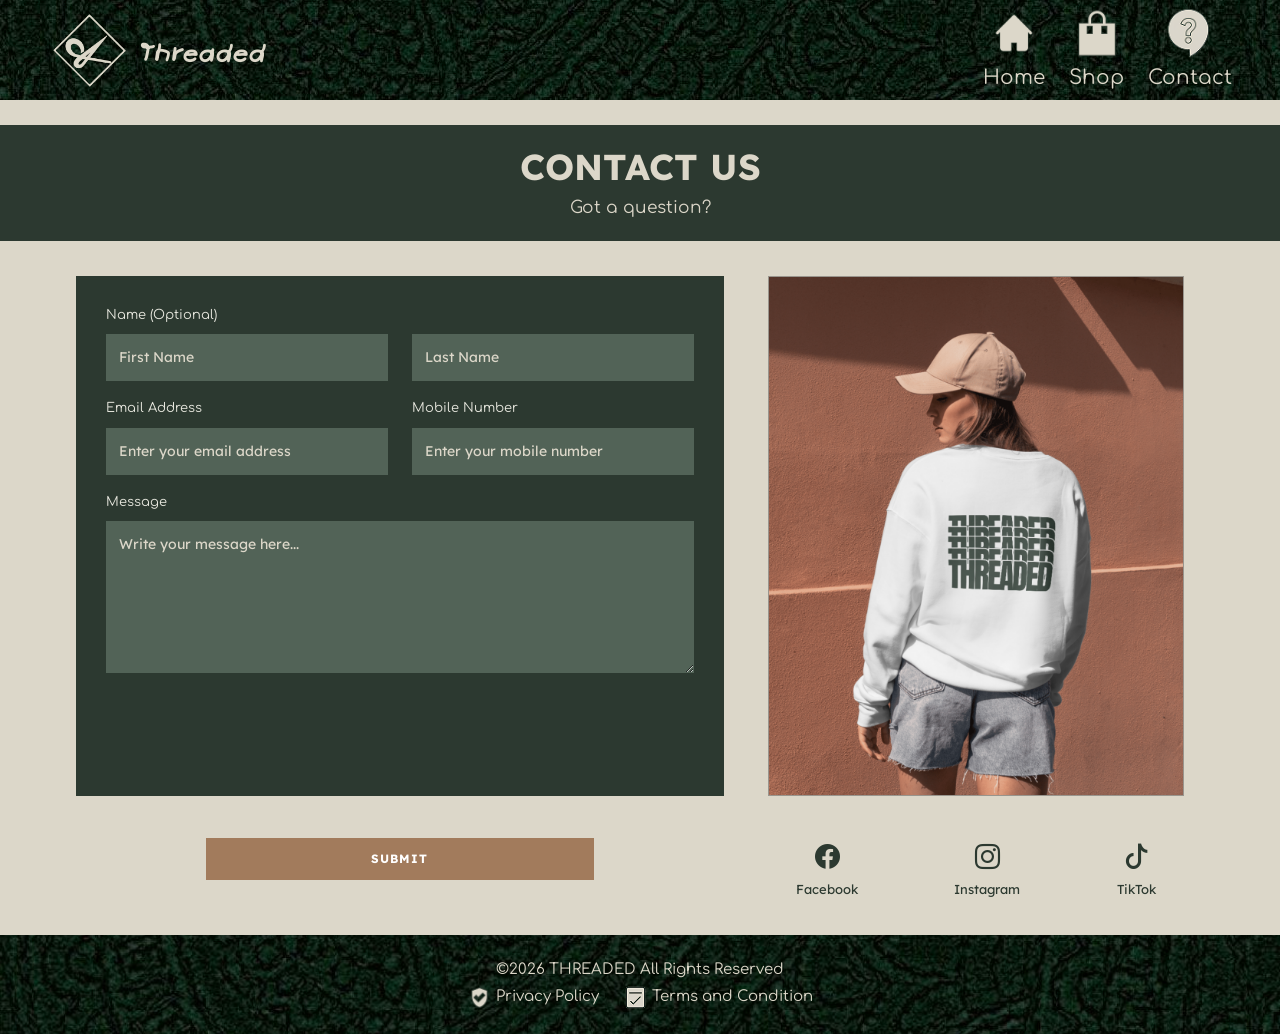
==== contact.html @ 1686440e "Update contact.html" ====
<!DOCTYPE html>
<html lang="en">

<head>
    <meta charset="UTF-8">
    <meta name="viewport" content="width=device-width, initial-scale=1.0">

    <title>Threaded - Contact Us</title>

    <!-- BOOTSTRAP CSS -->
    <link href="https://cdn.jsdelivr.net/npm/bootstrap@5.3.3/dist/css/bootstrap.min.css"
        rel="stylesheet">

    <!-- GOOGLE FONTS -->
    <link rel="preconnect" href="https://fonts.googleapis.com">
    <link rel="preconnect" href="https://fonts.gstatic.com" crossorigin>

    <link href="https://fonts.googleapis.com/css2?family=Comfortaa:wght@300;400;700&family=Lexend:wght@300;400;700&family=Tilt+Neon:XROT,YROT@-45..45,-45..45&display=swap"
        rel="stylesheet">

    <!-- BOOTSTRAP ICONS -->
    <link rel="stylesheet"
        href="https://cdn.jsdelivr.net/npm/bootstrap-icons@1.11.3/font/bootstrap-icons.min.css">


    <style>

        /* =========================================
           GENERAL WEBSITE STYLES
        ========================================= */

        :root {
            --primary-green: #2C3930;
            --secondary-green: #3F4F44;
            --brand-tan: #A27B5C;
            --bg-beige: #DCD7C9;

            --font-heading: 'Lexend', sans-serif;
            --font-body: 'Comfortaa', sans-serif;
            --font-logo: 'Tilt Neon', sans-serif;
        }

        *,
        *::before,
        *::after {
            box-sizing: border-box;
            margin: 0;
            padding: 0;
        }

        html,
        body {
            min-height: 100%;
        }

        body {
            background-color: var(--bg-beige);
            font-family: var(--font-body);
            color: var(--primary-green);

            display: flex;
            flex-direction: column;

            min-height: 100vh;
        }

        .contact-page {
            min-height: 100vh;
            display: flex;
            flex-direction: column;
        }

        main {
            flex-grow: 1;
        }

        h1, h2, h3, h4, h5, h6 {
            font-family: var(--font-heading);
            color: var(--primary-green);
        }

        a {
            color: var(--primary-green);
        }


        /* =========================================
           HEADER AND NAVIGATION
        ========================================= */

        .site-header {
            background-color: rgba(44, 57, 48, 0.85);
            background-image: url('img/headerfooter-bg.jpg');
            background-repeat: repeat;
            background-position: center center;

            color: var(--bg-beige);

            width: 100%;
            height: 100px;

            display: flex;
            align-items: center;

            padding: 15px 0;

            flex-shrink: 0;
        }

        .logo-text {
            font-family: var(--font-logo);
            font-weight: 400;
            font-variation-settings: 'XROT' 13, 'YROT' 45;

            color: var(--bg-beige);
            font-size: 32px;
        }

        .site-header a {
            color: var(--bg-beige);
            text-decoration: none;
            font-size: 20px;
        }

        .site-header a:hover {
            color: var(--brand-tan);
        }

        .nav-icon {
            width: 50px;
            height: 50px;
            margin-bottom: 5px;
            object-fit: contain;
        }


        /* =========================================
           EMPTY BEIGE SPACE
        ========================================= */

        .contact-title {
            width: 100%;
            height: 25px;
            background-color: var(--bg-beige);
        }


        /* =========================================
           CONTACT US HEADING
        ========================================= */

        .contact-subtitle {
            width: 100%;
            background-color: var(--primary-green);
            text-align: center;
            padding: 20px 15px;
        }

        .contact-subtitle h1 {
            font-family: var(--font-heading);
            font-size: 36px;
            font-weight: 700;
            color: var(--bg-beige);
            margin-bottom: 7px;
        }

        .contact-subtitle p {
            font-family: var(--font-body);
            font-size: 17px;
            color: var(--bg-beige);
            margin: 0;
        }


        /* =========================================
           MAIN CONTACT SECTION
        ========================================= */

        .contact-section {
            width: 100%;
            flex-grow: 1;
            padding: 35px 5%;
            background-color: var(--bg-beige);
        }


        /* =========================================
           CONTACT FORM
        ========================================= */

        .contact-form {
            background-color: var(--primary-green);
            padding: 30px;

            height: 520px;
            min-height: 520px;
            width: 100%;
        }

        .contact-form label {
            display: block;
            color: #E8E8DF;

            font-family: var(--font-body);
            font-size: 13px;

            margin-bottom: 9px;
        }


        /* =========================================
           FORM INPUT FIELDS
        ========================================= */

        .contact-form .form-control {
            background-color: #526357;
            color: white;

            border: none;
            border-radius: 0;

            font-family: var(--font-heading);
            font-size: 14px;

            margin-bottom: 18px;
            padding: 13px;
        }

        .contact-form .form-control::placeholder {
            color: var(--bg-beige);
            opacity: 1;
        }

        .contact-form .form-control:focus {
            background-color: #526357;
            color: white;

            box-shadow: 0 0 0 2px var(--brand-tan);
        }

        .contact-form textarea {
            resize: vertical;
            min-height: 130px;
        }


        /* =========================================
           REAL CONTACT IMAGE
           416 X 520 PX
        ========================================= */

        .contact-image {
            display: block;

            width: 416px;
            max-width: 100%;
            height: 520px;

            margin: 0 auto;

            object-fit: cover;
            object-position: center;

            border: 1px solid #99958D;
        }


        /* =========================================
           BOTTOM ACTION ROW
        ========================================= */

        .contact-actions {
            margin-top: 18px;
        }


        /* =========================================
           SUBMIT BUTTON
        ========================================= */

        .submit-btn {
            background-color: var(--brand-tan);
            color: white;

            border: none;
            border-radius: 0;

            width: 60%;
            padding: 12px;

            font-family: var(--font-heading);
            font-size: 12px;
            font-weight: 700;
            letter-spacing: 1px;

            transition: 0.3s;
        }

        .submit-btn:hover {
            background-color: #89694F;
            color: white;
        }

        .submit-btn:active {
            background-color: var(--primary-green) !important;
            color: white !important;
        }


        /* =========================================
           SUBMISSION FEEDBACK
        ========================================= */

        .form-feedback {
            display: none;

            background-color: var(--primary-green);
            color: var(--bg-beige);

            padding: 12px 15px;
            margin-top: 12px;

            font-family: var(--font-body);
            font-size: 12px;
            line-height: 1.6;

            border-left: 4px solid var(--brand-tan);
        }

        .form-feedback.show {
            display: block;
        }


        /* =========================================
           SOCIAL MEDIA LINKS
        ========================================= */

        .social-links {
            display: flex;

            justify-content: space-around;
            align-items: center;

            text-align: center;
        }

        .social-links a {
            color: var(--primary-green);
            text-decoration: none;

            font-family: var(--font-heading);
            font-size: 13px;

            transition: 0.3s;
        }

        .social-links i {
            display: block;

            color: var(--primary-green);

            font-size: 25px;
            margin-bottom: 5px;
        }

        .social-links a:hover,
        .social-links a:hover i {
            color: var(--brand-tan);
        }


        /* =========================================
           FOOTER
        ========================================= */

        .site-footer {
            background-image: url('img/headerfooter-bg.jpg');
            background-size: cover;
            background-position: center;

            margin-top: auto;

            height: auto;
            min-height: 70px;

            display: flex;
            flex-direction: column;
            justify-content: center;

            padding: 1.5rem 0;
            font-size: 15px;

            flex-shrink: 0;
        }

        .site-footer p {
            color: var(--bg-beige);
        }

        .site-footer a {
            color: var(--bg-beige);
            text-decoration: none;
        }

        .site-footer a:hover {
            color: var(--brand-tan);
        }

        .footer-icon {
            width: 25px;
            height: 25px;
            object-fit: contain;
        }


        /* =========================================
           ACCESSIBILITY
        ========================================= */

        a:focus-visible,
        button:focus-visible,
        input:focus-visible,
        textarea:focus-visible {
            outline: 3px solid var(--brand-tan);
            outline-offset: 2px;
        }


        /* =========================================
           TABLET AND MOBILE RESPONSIVENESS
        ========================================= */

        @media (max-width: 768px) {

            .site-header {
                height: 80px;
                padding: 0;
            }

            .site-header .container-fluid {
                flex-direction: row;
                flex-wrap: nowrap;
                padding: 0 10px;
            }

            .site-header .logo img {
                width: 45px !important;
                height: 45px !important;
            }

            .site-header .logo-text {
                font-size: 1.2rem;
            }

            .site-header nav ul {
                gap: 10px;
            }

            .nav-icon {
                width: 25px;
                height: 25px;
            }

            .site-header a {
                font-size: 0.7rem;
            }

            .contact-title {
                height: 18px;
            }

            .contact-subtitle {
                padding: 18px 15px;
            }

            .contact-subtitle h1 {
                font-size: 30px;
            }

            .contact-subtitle p {
                font-size: 15px;
            }

            .contact-section {
                padding: 25px 18px;
            }

            .contact-form {
                padding: 20px;
                height: auto;
                min-height: 480px;
            }

            .contact-image {
                width: min(100%, 416px);
                height: auto;
                aspect-ratio: 4 / 5;
            }

            .submit-btn {
                width: 100%;
            }

            .contact-actions {
                margin-top: 15px;
            }

            .social-links {
                margin-top: 15px;
                margin-bottom: 10px;
            }

            .site-footer {
                padding: 1.5rem 0;
            }
        }


        /* =========================================
           SMALL MOBILE SCREENS
        ========================================= */

        @media (max-width: 480px) {

            .contact-subtitle h1 {
                font-size: 27px;
            }

            .contact-subtitle p {
                font-size: 14px;
            }

            .contact-section {
                padding: 20px 15px;
            }

            .contact-form {
                padding: 18px;
                min-height: auto;
            }

            .contact-image {
                width: min(100%, 416px);
                aspect-ratio: 4 / 5;
                height: auto;
            }

            .social-links a {
                font-size: 11px;
            }

            .social-links i {
                font-size: 22px;
            }

        }

    </style>

</head>


<body>

<div class="contact-page">


    <!-- =========================================
         HEADER AND NAVIGATION
    ========================================= -->

    <header class="site-header py-3">

        <div class="container-fluid px-3 px-md-5 d-flex justify-content-between align-items-center">

            <!-- LOGO -->

            <div class="logo d-flex align-items-center">

                <img src="img/ThreadedLogo-SimpleLight.png"
                    alt="Threaded Logo"
                    class="me-2"
                    style="width: 83px; height: 83px; object-fit: contain;">

                <span class="logo-text">
                    Threaded
                </span>

            </div>


            <!-- NAVIGATION -->

            <nav>

                <ul class="d-flex gap-4 list-unstyled mb-0 text-center">

                    <li>
                        <a href="index.html"
                            class="d-flex flex-column align-items-center text-decoration-none">

                            <img src="img/home-icon-light.png"
                                alt="Home"
                                class="nav-icon">

                            Home
                        </a>
                    </li>


                    <li>
                        <a href="index.html#products-section"
                            class="d-flex flex-column align-items-center text-decoration-none">

                            <img src="img/shop-icon-light.png"
                                alt="Shop"
                                class="nav-icon">

                            Shop
                        </a>
                    </li>


                    <li>
                        <a href="contact.html"
                            class="d-flex flex-column align-items-center text-decoration-none">

                            <img src="img/Contact-icon-light.png"
                                alt="Contact"
                                class="nav-icon">

                            Contact
                        </a>
                    </li>

                </ul>

            </nav>

        </div>

    </header>



    <!-- =========================================
         EMPTY BEIGE SPACE
    ========================================= -->

    <section class="contact-title"></section>



    <!-- =========================================
         CONTACT US HEADING
    ========================================= -->

    <section class="contact-subtitle">

        <h1>CONTACT US</h1>

        <p>Got a question?</p>

    </section>



    <!-- =========================================
         MAIN CONTACT SECTION
    ========================================= -->

    <main class="contact-section">

        <div class="container-fluid">

            <div class="row g-4 align-items-start">


                <!-- LEFT: CONTACT FORM -->

                <div class="col-md-7">

                    <form class="contact-form" id="contactForm">

                        <div class="row">

                            <!-- FIRST NAME -->

                            <div class="col-md-6">

                                <label for="firstName">
                                    Name (Optional)
                                </label>

                                <input type="text"
                                    class="form-control"
                                    id="firstName"
                                    name="firstName"
                                    placeholder="First Name">

                            </div>


                            <!-- LAST NAME -->

                            <div class="col-md-6">

                                <label for="lastName">
                                    &nbsp;
                                </label>

                                <input type="text"
                                    class="form-control"
                                    id="lastName"
                                    name="lastName"
                                    placeholder="Last Name">

                            </div>


                            <!-- EMAIL ADDRESS -->

                            <div class="col-md-6">

                                <label for="email">
                                    Email Address
                                </label>

                                <input type="email"
                                    class="form-control"
                                    id="email"
                                    name="email"
                                    placeholder="Enter your email address"
                                    required>

                            </div>


                            <!-- MOBILE NUMBER -->

                            <div class="col-md-6">

                                <label for="mobile">
                                    Mobile Number
                                </label>

                                <input type="tel"
                                    class="form-control"
                                    id="mobile"
                                    name="mobile"
                                    placeholder="Enter your mobile number">

                            </div>


                            <!-- MESSAGE -->

                            <div class="col-12">

                                <label for="message">
                                    Message
                                </label>

                                <textarea class="form-control"
                                    id="message"
                                    name="message"
                                    rows="6"
                                    placeholder="Write your message here..."
                                    required></textarea>

                            </div>

                        </div>

                    </form>

                </div>



                <!-- RIGHT: REAL IMAGE -->

                <div class="col-md-5">

                    <img src="img/TSHIRTS%20DESIGN.png"
                        alt="Threaded T-shirt Designs"
                        class="contact-image">

                </div>

            </div>



            <!-- =========================================
                 SUBMIT BUTTON AND SOCIAL MEDIA
            ========================================= -->

            <div class="row g-4 contact-actions align-items-start">


                <!-- SUBMIT BUTTON -->

                <div class="col-md-7">

                    <div class="text-center">

                        <button type="submit"
                            form="contactForm"
                            class="btn submit-btn">

                            SUBMIT

                        </button>

                    </div>


                    <!-- SUBMISSION NOTIFICATION -->

                    <div class="form-feedback"
                        id="formFeedback"
                        role="status"
                        aria-live="polite">

                    </div>

                </div>



                <!-- SOCIAL MEDIA LINKS -->

                <div class="col-md-5">

                    <div class="social-links">

                        <a href="https://www.facebook.com/"
                            target="_blank"
                            rel="noopener noreferrer">

                            <i class="bi bi-facebook"></i>

                            Facebook

                        </a>


                        <a href="https://www.instagram.com/"
                            target="_blank"
                            rel="noopener noreferrer">

                            <i class="bi bi-instagram"></i>

                            Instagram

                        </a>


                        <a href="https://www.tiktok.com/"
                            target="_blank"
                            rel="noopener noreferrer">

                            <i class="bi bi-tiktok"></i>

                            TikTok

                        </a>

                    </div>

                </div>

            </div>

        </div>

    </main>



    <!-- =========================================
         FOOTER
    ========================================= -->

    <footer class="site-footer text-center">

        <div class="container-fluid px-5">

            <p class="mb-1">
                ©2026 THREADED All Rights Reserved
            </p>

            <div class="d-flex justify-content-center gap-4 flex-wrap">

                <a href="privacy.html"
                    class="d-inline-flex align-items-center">

                    <img src="img/privacypolicy-icon-light.png"
                        alt="Privacy Policy Icon"
                        class="footer-icon me-1">

                    Privacy Policy

                </a>


                <a href="terms.html"
                    class="d-inline-flex align-items-center">

                    <img src="img/termsandcondition-icon-light.png"
                        alt="Terms and Conditions Icon"
                        class="footer-icon me-1">

                    Terms and Condition

                </a>

            </div>

        </div>

    </footer>


</div>



<!-- =========================================
     JAVASCRIPT: CONTACT FORM
========================================= -->

<script>

    const contactForm = document.getElementById("contactForm");

    const formFeedback = document.getElementById("formFeedback");


    contactForm.addEventListener("submit", function(event) {

        event.preventDefault();


        // GET FORM VALUES

        const firstName = document.getElementById("firstName").value.trim();

        const lastName = document.getElementById("lastName").value.trim();

        const email = document.getElementById("email").value.trim();

        const mobile = document.getElementById("mobile").value.trim();

        const message = document.getElementById("message").value.trim();


        // EMAIL RECIPIENT

        const recipient = "hello@examplewebsite142.com";


        // GENERATE INQUIRY REFERENCE NUMBER

        const inquiryNumber = Date.now().toString().slice(-6);


        // EMAIL SUBJECT

        const subject = encodeURIComponent(
            `THREADED-Inquiry [${inquiryNumber}]`
        );


        // EMAIL BODY

        const body = encodeURIComponent(

            "THREADED - CUSTOMER INQUIRY\n\n" +

            "Inquiry Reference: #" + inquiryNumber + "\n\n" +

            "Name: " + firstName + " " + lastName + "\n" +

            "Email Address: " + email + "\n" +

            "Mobile Number: " + (mobile || "Not provided") + "\n\n" +

            "Message:\n" + message

        );


        // DISPLAY NOTIFICATION

        formFeedback.textContent =
            "Your email application will open with a prepared message addressed to " +
            recipient +
            ". Please review your inquiry and click SEND to complete your submission.";

        formFeedback.classList.add("show");


        // CREATE EMAIL LINK

        const mailtoLink =
            "mailto:" + recipient +
            "?subject=" + subject +
            "&body=" + body;


        // INFORM VISITOR BEFORE OPENING EMAIL APPLICATION

        alert(
            "THANK YOU FOR CONTACTING THREADED!\n\n" +
            "Your email application will open with your inquiry already prepared.\n\n" +
            "Recipient: " + recipient + "\n" +
            "Subject: THREADED-Inquiry [" + inquiryNumber + "]\n\n" +
            "Please click SEND in your email application to complete your submission."
        );


        // OPEN DEFAULT EMAIL APPLICATION

        window.location.href = mailtoLink;

    });

</script>



<!-- BOOTSTRAP JAVASCRIPT -->

<script src="https://cdn.jsdelivr.net/npm/bootstrap@5.3.3/dist/js/bootstrap.bundle.min.js">
</script>


</body>

</html>
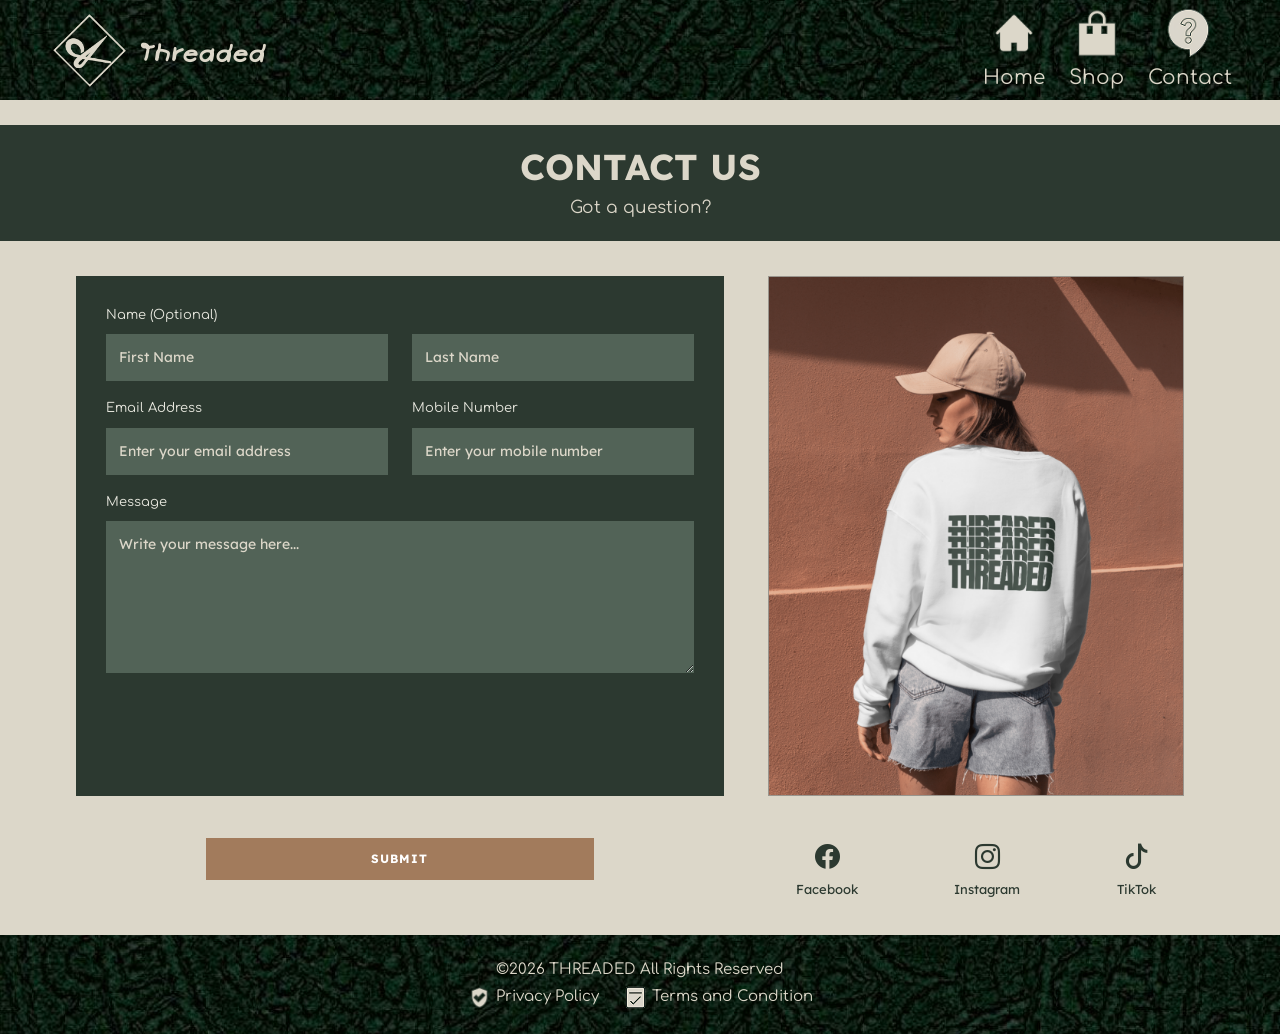
==== commit 39d68bf9: "Update contact.html" ====
--- a/contact.html
+++ b/contact.html
@@ -1,4 +1,3 @@
-
 <!DOCTYPE html>
 <html lang="en">
 
@@ -58,10 +57,8 @@
             background-color: var(--bg-beige);
             font-family: var(--font-body);
             color: var(--primary-green);
-
             display: flex;
             flex-direction: column;
-
             min-height: 100vh;
         }
 
@@ -75,7 +72,12 @@
             flex-grow: 1;
         }
 
-        h1, h2, h3, h4, h5, h6 {
+        h1,
+        h2,
+        h3,
+        h4,
+        h5,
+        h6 {
             font-family: var(--font-heading);
             color: var(--primary-green);
         }
@@ -89,51 +91,73 @@
            HEADER AND NAVIGATION
         ========================================= */
 
-        .site-header {
-            background-color: rgba(44, 57, 48, 0.85);
-            background-image: url('img/headerfooter-bg.jpg');
-            background-repeat: repeat;
-            background-position: center center;
-
-            color: var(--bg-beige);
-
-            width: 100%;
-            height: 100px;
-
-            display: flex;
-            align-items: center;
-
-            padding: 15px 0;
-
-            flex-shrink: 0;
-        }
-
-        .logo-text {
-            font-family: var(--font-logo);
-            font-weight: 400;
-            font-variation-settings: 'XROT' 13, 'YROT' 45;
-
-            color: var(--bg-beige);
-            font-size: 32px;
-        }
-
-        .site-header a {
-            color: var(--bg-beige);
-            text-decoration: none;
-            font-size: 20px;
-        }
-
-        .site-header a:hover {
-            color: var(--brand-tan);
-        }
-
-        .nav-icon {
-            width: 50px;
-            height: 50px;
-            margin-bottom: 5px;
-            object-fit: contain;
-        }
-
+		.contact-page .site-header {
+		    background-image: url('img/headerfooter-bg.jpg');
+		    background-size: cover;
+		    background-position: center;
+		    background-repeat: no-repeat;
+		    color: #DCD7C9;
+		    width: 100%;
+		    height: 100px;
+		    display: flex;
+		    align-items: center;
+		}
+		
+		.contact-page .logo-text {
+		    font-family: var(--font-logo);
+		    font-size: 32px;
+		    font-weight: 400;
+		    font-variation-settings: 'XROT' 13, 'YROT' 45;
+		    color: #DCD7C9;
+		}
+				
+		.contact-page .site-footer {
+		    background-image: url('img/headerfooter-bg.jpg');
+		    background-size: cover;
+		    background-position: center;
+		    background-repeat: no-repeat;
+		    margin-top: auto;
+		    height: auto; 
+		    min-height: 70px;
+		    display: flex;
+		    flex-direction: column;
+		    justify-content: center;
+		    padding: 1.5rem 0;
+		    font-size: 15px;
+		}
+		
+		.contact-page .site-footer p {
+		    color: #DCD7C9;
+		}
+		
+		.contact-page .nav-icon {
+		    width: 50px;
+		    height: 50px; 
+		    margin-bottom: 5px;
+		    object-fit: contain;
+		}
+		
+		.contact-page .footer-icon {
+		    width: 25px;
+		    height: 25px;
+		    object-fit: contain;
+		}
+		
+		.contact-page .site-header a {
+		    color: #DCD7C9 !important;
+		    text-decoration: none;
+		    font-size: 20px;
+		}
+		
+		.contact-page .site-footer a {
+		    color: #DCD7C9 !important;
+		    text-decoration: none;
+		}
+		
+		.contact-page .site-header a:hover, 
+		.contact-page .site-footer a:hover {
+		    color: var(--brand-tan) !important;
+		}
 
         /* =========================================
            EMPTY BEIGE SPACE
@@ -192,7 +216,6 @@
         .contact-form {
             background-color: var(--primary-green);
             padding: 30px;
-
             height: 520px;
             min-height: 520px;
             width: 100%;
@@ -201,10 +224,8 @@
         .contact-form label {
             display: block;
             color: #E8E8DF;
-
             font-family: var(--font-body);
             font-size: 13px;
-
             margin-bottom: 9px;
         }
 
@@ -216,13 +237,10 @@
         .contact-form .form-control {
             background-color: #526357;
             color: white;
-
             border: none;
             border-radius: 0;
-
             font-family: var(--font-heading);
             font-size: 14px;
-
             margin-bottom: 18px;
             padding: 13px;
         }
@@ -235,7 +253,6 @@
         .contact-form .form-control:focus {
             background-color: #526357;
             color: white;
-
             box-shadow: 0 0 0 2px var(--brand-tan);
         }
 
@@ -252,11 +269,9 @@
 
         .contact-image {
             display: block;
-
             width: 416px;
             max-width: 100%;
             height: 520px;
-
             margin: 0 auto;
 
             object-fit: cover;
@@ -268,6 +283,7 @@
 
         /* =========================================
            BOTTOM ACTION ROW
+           SUBMIT BUTTON AND SOCIAL MEDIA
         ========================================= */
 
         .contact-actions {
@@ -277,6 +293,7 @@
 
         /* =========================================
            SUBMIT BUTTON
+           OUTSIDE GREEN FORM PANEL
         ========================================= */
 
         .submit-btn {
@@ -314,7 +331,6 @@
 
         .form-feedback {
             display: none;
-
             background-color: var(--primary-green);
             color: var(--bg-beige);
 
@@ -339,28 +355,22 @@
 
         .social-links {
             display: flex;
-
             justify-content: space-around;
             align-items: center;
-
             text-align: center;
         }
 
         .social-links a {
             color: var(--primary-green);
             text-decoration: none;
-
             font-family: var(--font-heading);
             font-size: 13px;
-
             transition: 0.3s;
         }
 
         .social-links i {
             display: block;
-
             color: var(--primary-green);
-
             font-size: 25px;
             margin-bottom: 5px;
         }
@@ -368,50 +378,6 @@
         .social-links a:hover,
         .social-links a:hover i {
             color: var(--brand-tan);
-        }
-
-
-        /* =========================================
-           FOOTER
-        ========================================= */
-
-        .site-footer {
-            background-image: url('img/headerfooter-bg.jpg');
-            background-size: cover;
-            background-position: center;
-
-            margin-top: auto;
-
-            height: auto;
-            min-height: 70px;
-
-            display: flex;
-            flex-direction: column;
-            justify-content: center;
-
-            padding: 1.5rem 0;
-            font-size: 15px;
-
-            flex-shrink: 0;
-        }
-
-        .site-footer p {
-            color: var(--bg-beige);
-        }
-
-        .site-footer a {
-            color: var(--bg-beige);
-            text-decoration: none;
-        }
-
-        .site-footer a:hover {
-            color: var(--brand-tan);
-        }
-
-        .footer-icon {
-            width: 25px;
-            height: 25px;
-            object-fit: contain;
         }
 
 
@@ -429,20 +395,22 @@
 
 
         /* =========================================
-           TABLET AND MOBILE RESPONSIVENESS
-        ========================================= */
-
-        @media (max-width: 768px) {
+           RESPONSIVE DESIGN - TABLET AND MOBILE
+        ========================================= */
+
+@media (max-width: 768px) {
+
+            /* HEADER */
 
             .site-header {
-                height: 80px;
-                padding: 0;
+                height: 80px !important;
+                padding: 0 !important;
             }
 
             .site-header .container-fluid {
                 flex-direction: row;
                 flex-wrap: nowrap;
-                padding: 0 10px;
+                padding: 0 10px !important;
             }
 
             .site-header .logo img {
@@ -451,7 +419,7 @@
             }
 
             .site-header .logo-text {
-                font-size: 1.2rem;
+                font-size: 1.2rem !important;
             }
 
             .site-header nav ul {
@@ -459,13 +427,15 @@
             }
 
             .nav-icon {
-                width: 25px;
-                height: 25px;
+                width: 25px !important;
+                height: 25px !important;
             }
 
             .site-header a {
-                font-size: 0.7rem;
-            }
+                font-size: 0.7rem !important;
+            }
+
+            /* CONTACT HEADING */
 
             .contact-title {
                 height: 18px;
@@ -476,12 +446,15 @@
             }
 
             .contact-subtitle h1 {
-                font-size: 30px;
+                font-size: 27px;
             }
 
             .contact-subtitle p {
                 font-size: 15px;
             }
+
+
+            /* CONTACT SECTION */
 
             .contact-section {
                 padding: 25px 18px;
@@ -503,18 +476,17 @@
                 width: 100%;
             }
 
-            .contact-actions {
-                margin-top: 15px;
-            }
-
             .social-links {
-                margin-top: 15px;
                 margin-bottom: 10px;
             }
+
+
+            /* FOOTER */
 
             .site-footer {
                 padding: 1.5rem 0;
             }
+
         }
 
 
@@ -525,7 +497,7 @@
         @media (max-width: 480px) {
 
             .contact-subtitle h1 {
-                font-size: 27px;
+                font-size: 24px;
             }
 
             .contact-subtitle p {
@@ -575,17 +547,21 @@
 
         <div class="container-fluid px-3 px-md-5 d-flex justify-content-between align-items-center">
 
+
             <!-- LOGO -->
 
             <div class="logo d-flex align-items-center">
 
                 <img src="img/ThreadedLogo-SimpleLight.png"
-                    alt="Threaded Logo"
+                    alt="Threaded Logo Simple Light"
                     class="me-2"
                     style="width: 83px; height: 83px; object-fit: contain;">
 
-                <span class="logo-text">
+                <span class="logo-text"
+                    style="font-family: 'Tilt Neon', sans-serif; font-variation-settings: 'XROT' 13, 'YROT' 45;">
+
                     Threaded
+
                 </span>
 
             </div>
@@ -597,7 +573,11 @@
 
                 <ul class="d-flex gap-4 list-unstyled mb-0 text-center">
 
+
+                    <!-- HOME -->
+
                     <li>
+
                         <a href="index.html"
                             class="d-flex flex-column align-items-center text-decoration-none">
 
@@ -606,11 +586,16 @@
                                 class="nav-icon">
 
                             Home
+
                         </a>
+
                     </li>
 
 
+                    <!-- SHOP -->
+
                     <li>
+
                         <a href="index.html#products-section"
                             class="d-flex flex-column align-items-center text-decoration-none">
 
@@ -619,11 +604,16 @@
                                 class="nav-icon">
 
                             Shop
+
                         </a>
+
                     </li>
 
 
+                    <!-- CONTACT -->
+
                     <li>
+
                         <a href="contact.html"
                             class="d-flex flex-column align-items-center text-decoration-none">
 
@@ -632,7 +622,9 @@
                                 class="nav-icon">
 
                             Contact
+
                         </a>
+
                     </li>
 
                 </ul>
@@ -678,7 +670,9 @@
             <div class="row g-4 align-items-start">
 
 
-                <!-- LEFT: CONTACT FORM -->
+                <!-- =================================
+                     LEFT: CONTACT FORM
+                ================================= -->
 
                 <div class="col-md-7">
 
@@ -780,7 +774,9 @@
 
 
 
-                <!-- RIGHT: REAL IMAGE -->
+                <!-- =================================
+                     RIGHT: REAL IMAGE
+                ================================= -->
 
                 <div class="col-md-5">
 
@@ -795,13 +791,13 @@
 
 
             <!-- =========================================
-                 SUBMIT BUTTON AND SOCIAL MEDIA
+                 BOTTOM ROW: SUBMIT AND SOCIAL MEDIA
             ========================================= -->
 
             <div class="row g-4 contact-actions align-items-start">
 
 
-                <!-- SUBMIT BUTTON -->
+                <!-- SUBMIT BUTTON OUTSIDE GREEN PANEL -->
 
                 <div class="col-md-7">
 
@@ -817,8 +813,7 @@
 
                     </div>
 
-
-                    <!-- SUBMISSION NOTIFICATION -->
+                    <!-- SUBMISSION FEEDBACK -->
 
                     <div class="form-feedback"
                         id="formFeedback"
@@ -837,6 +832,8 @@
 
                     <div class="social-links">
 
+                        <!-- FACEBOOK -->
+
                         <a href="https://www.facebook.com/"
                             target="_blank"
                             rel="noopener noreferrer">
@@ -848,6 +845,8 @@
                         </a>
 
 
+                        <!-- INSTAGRAM -->
+
                         <a href="https://www.instagram.com/"
                             target="_blank"
                             rel="noopener noreferrer">
@@ -859,6 +858,8 @@
                         </a>
 
 
+                        <!-- TIKTOK -->
+
                         <a href="https://www.tiktok.com/"
                             target="_blank"
                             rel="noopener noreferrer">
@@ -889,11 +890,20 @@
 
         <div class="container-fluid px-5">
 
+
+            <!-- COPYRIGHT -->
+
             <p class="mb-1">
+
                 ©2026 THREADED All Rights Reserved
+
             </p>
 
+
             <div class="d-flex justify-content-center gap-4 flex-wrap">
+
+
+                <!-- PRIVACY POLICY -->
 
                 <a href="privacy.html"
                     class="d-inline-flex align-items-center">
@@ -907,11 +917,13 @@
                 </a>
 
 
+                <!-- TERMS AND CONDITIONS -->
+
                 <a href="terms.html"
                     class="d-inline-flex align-items-center">
 
                     <img src="img/termsandcondition-icon-light.png"
-                        alt="Terms and Conditions Icon"
+                        alt="Terms and Condition Icon"
                         class="footer-icon me-1">
 
                     Terms and Condition
@@ -923,6 +935,7 @@
         </div>
 
     </footer>
+
 
 
 </div>
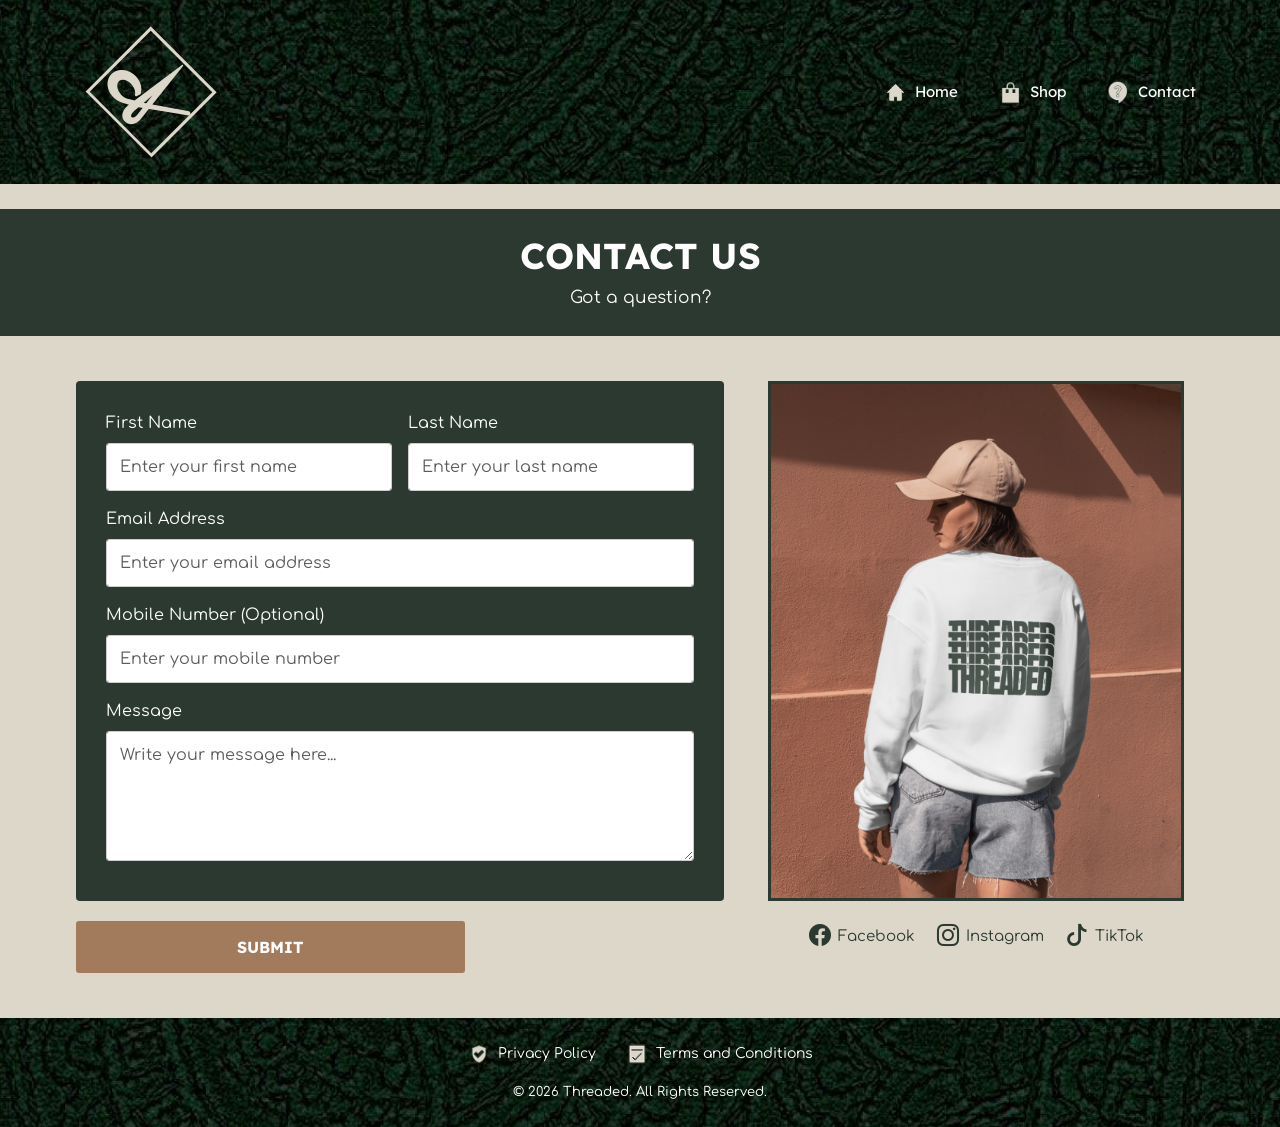
==== commit 8d669cb0: "Update contact.html" ====
--- a/contact.html
+++ b/contact.html
@@ -1,259 +1,134 @@
 <!DOCTYPE html>
 <html lang="en">
-
 <head>
     <meta charset="UTF-8">
     <meta name="viewport" content="width=device-width, initial-scale=1.0">
-
-    <title>Threaded - Contact Us</title>
-
-    <!-- BOOTSTRAP CSS -->
-    <link href="https://cdn.jsdelivr.net/npm/bootstrap@5.3.3/dist/css/bootstrap.min.css"
-        rel="stylesheet">
-
-    <!-- GOOGLE FONTS -->
-    <link rel="preconnect" href="https://fonts.googleapis.com">
-    <link rel="preconnect" href="https://fonts.gstatic.com" crossorigin>
-
-    <link href="https://fonts.googleapis.com/css2?family=Comfortaa:wght@300;400;700&family=Lexend:wght@300;400;700&family=Tilt+Neon:XROT,YROT@-45..45,-45..45&display=swap"
-        rel="stylesheet">
-
-    <!-- BOOTSTRAP ICONS -->
-    <link rel="stylesheet"
-        href="https://cdn.jsdelivr.net/npm/bootstrap-icons@1.11.3/font/bootstrap-icons.min.css">
-
+    <title>Contact Us | Threaded</title>
+
+    <!-- Bootstrap CSS -->
+    <link href="https://cdn.jsdelivr.net/npm/bootstrap@5.3.3/dist/css/bootstrap.min.css" rel="stylesheet">
+
+    <!-- Bootstrap Icons -->
+    <link rel="stylesheet" href="https://cdn.jsdelivr.net/npm/bootstrap-icons@1.11.3/font/bootstrap-icons.min.css">
+
+    <!-- Google Fonts -->
+    <link href="https://fonts.googleapis.com/css2?family=Comfortaa:wght@400;500;600;700&family=Lexend:wght@400;500;600;700&family=Tilt+Neon&display=swap" rel="stylesheet">
 
     <style>
-
-        /* =========================================
-           GENERAL WEBSITE STYLES
-        ========================================= */
-
         :root {
             --primary-green: #2C3930;
             --secondary-green: #3F4F44;
             --brand-tan: #A27B5C;
             --bg-beige: #DCD7C9;
-
-            --font-heading: 'Lexend', sans-serif;
-            --font-body: 'Comfortaa', sans-serif;
-            --font-logo: 'Tilt Neon', sans-serif;
-        }
-
-        *,
-        *::before,
-        *::after {
+        }
+
+        * {
             box-sizing: border-box;
+        }
+
+        body {
             margin: 0;
-            padding: 0;
-        }
-
-        html,
-        body {
-            min-height: 100%;
-        }
-
-        body {
             background-color: var(--bg-beige);
-            font-family: var(--font-body);
             color: var(--primary-green);
+            font-family: 'Comfortaa', sans-serif;
+        }
+
+        /* NAVIGATION */
+        .navbar {
+            background-image: url("img/headerfooter-bg.jpg");
+            background-size: cover;
+            background-position: center;
+            padding: 12px 5%;
+        }
+
+        .navbar-brand img {
+            width: 150px;
+            height: auto;
+        }
+
+        .navbar-nav {
+            align-items: center;
+            gap: 25px;
+        }
+
+        .navbar-nav .nav-link {
+            color: white !important;
+            font-family: 'Lexend', sans-serif;
+            font-size: 15px;
             display: flex;
-            flex-direction: column;
-            min-height: 100vh;
-        }
-
-        .contact-page {
-            min-height: 100vh;
-            display: flex;
-            flex-direction: column;
-        }
-
-        main {
-            flex-grow: 1;
-        }
-
-        h1,
-        h2,
-        h3,
-        h4,
-        h5,
-        h6 {
-            font-family: var(--font-heading);
-            color: var(--primary-green);
-        }
-
-        a {
-            color: var(--primary-green);
-        }
-
-
-        /* =========================================
-           HEADER AND NAVIGATION
-        ========================================= */
-
-		.contact-page .site-header {
-		    background-image: url('img/headerfooter-bg.jpg');
-		    background-size: cover;
-		    background-position: center;
-		    background-repeat: no-repeat;
-		    color: #DCD7C9;
-		    width: 100%;
-		    height: 100px;
-		    display: flex;
-		    align-items: center;
-		}
-		
-		.contact-page .logo-text {
-		    font-family: var(--font-logo);
-		    font-size: 32px;
-		    font-weight: 400;
-		    font-variation-settings: 'XROT' 13, 'YROT' 45;
-		    color: #DCD7C9;
-		}
-				
-		.contact-page .site-footer {
-		    background-image: url('img/headerfooter-bg.jpg');
-		    background-size: cover;
-		    background-position: center;
-		    background-repeat: no-repeat;
-		    margin-top: auto;
-		    height: auto; 
-		    min-height: 70px;
-		    display: flex;
-		    flex-direction: column;
-		    justify-content: center;
-		    padding: 1.5rem 0;
-		    font-size: 15px;
-		}
-		
-		.contact-page .site-footer p {
-		    color: #DCD7C9;
-		}
-		
-		.contact-page .nav-icon {
-		    width: 50px;
-		    height: 50px; 
-		    margin-bottom: 5px;
-		    object-fit: contain;
-		}
-		
-		.contact-page .footer-icon {
-		    width: 25px;
-		    height: 25px;
-		    object-fit: contain;
-		}
-		
-		.contact-page .site-header a {
-		    color: #DCD7C9 !important;
-		    text-decoration: none;
-		    font-size: 20px;
-		}
-		
-		.contact-page .site-footer a {
-		    color: #DCD7C9 !important;
-		    text-decoration: none;
-		}
-		
-		.contact-page .site-header a:hover, 
-		.contact-page .site-footer a:hover {
-		    color: var(--brand-tan) !important;
-		}
-
-        /* =========================================
-           EMPTY BEIGE SPACE
-        ========================================= */
-
+            align-items: center;
+            gap: 8px;
+        }
+
+        .navbar-nav .nav-link img {
+            width: 23px;
+            height: 23px;
+            object-fit: contain;
+        }
+
+        /* TOP SPACER */
         .contact-title {
-            width: 100%;
             height: 25px;
             background-color: var(--bg-beige);
         }
 
-
-        /* =========================================
-           CONTACT US HEADING
-        ========================================= */
-
+        /* CONTACT HEADING */
         .contact-subtitle {
-            width: 100%;
             background-color: var(--primary-green);
+            color: white;
             text-align: center;
-            padding: 20px 15px;
+            padding: 25px 15px;
         }
 
         .contact-subtitle h1 {
-            font-family: var(--font-heading);
+            font-family: 'Lexend', sans-serif;
             font-size: 36px;
             font-weight: 700;
-            color: var(--bg-beige);
-            margin-bottom: 7px;
+            margin-bottom: 8px;
         }
 
         .contact-subtitle p {
-            font-family: var(--font-body);
             font-size: 17px;
-            color: var(--bg-beige);
             margin: 0;
         }
 
-
-        /* =========================================
-           MAIN CONTACT SECTION
-        ========================================= */
-
+        /* MAIN CONTACT SECTION */
         .contact-section {
-            width: 100%;
-            flex-grow: 1;
-            padding: 35px 5%;
             background-color: var(--bg-beige);
-        }
-
-
-        /* =========================================
-           CONTACT FORM
-        ========================================= */
-
+            padding: 45px 5%;
+        }
+
+        .contact-row {
+            align-items: stretch;
+        }
+
+        /* CONTACT FORM PANEL */
         .contact-form {
             background-color: var(--primary-green);
+            color: white;
             padding: 30px;
-            height: 520px;
+            width: 100%;
             min-height: 520px;
-            width: 100%;
-        }
-
-        .contact-form label {
-            display: block;
-            color: #E8E8DF;
-            font-family: var(--font-body);
-            font-size: 13px;
-            margin-bottom: 9px;
-        }
-
-
-        /* =========================================
-           FORM INPUT FIELDS
-        ========================================= */
+            border-radius: 4px;
+        }
+
+        .contact-form .form-label {
+            font-size: 16px;
+            font-weight: 400;
+            margin-bottom: 8px;
+        }
 
         .contact-form .form-control {
-            background-color: #526357;
-            color: white;
-            border: none;
-            border-radius: 0;
-            font-family: var(--font-heading);
-            font-size: 14px;
-            margin-bottom: 18px;
-            padding: 13px;
-        }
-
-        .contact-form .form-control::placeholder {
-            color: var(--bg-beige);
-            opacity: 1;
+            font-family: 'Comfortaa', sans-serif;
+            font-size: 16px;
+            padding: 11px 13px;
+            border-radius: 3px;
+            border: 1px solid #ccc;
         }
 
         .contact-form .form-control:focus {
-            background-color: #526357;
-            color: white;
-            box-shadow: 0 0 0 2px var(--brand-tan);
+            border-color: var(--brand-tan);
+            box-shadow: 0 0 0 0.2rem rgba(162, 123, 92, 0.25);
         }
 
         .contact-form textarea {
@@ -261,188 +136,167 @@
             min-height: 130px;
         }
 
-
-        /* =========================================
-           REAL CONTACT IMAGE
-           416 X 520 PX
-        ========================================= */
-
+        /* CONTACT IMAGE */
         .contact-image {
-            display: block;
-            width: 416px;
-            max-width: 100%;
+            width: 100%;
+            max-width: 416px;
             height: 520px;
-            margin: 0 auto;
-
             object-fit: cover;
             object-position: center;
-
-            border: 1px solid #99958D;
-        }
-
-
-        /* =========================================
-           BOTTOM ACTION ROW
-           SUBMIT BUTTON AND SOCIAL MEDIA
-        ========================================= */
-
+            border: 3px solid var(--primary-green);
+            display: block;
+            margin: 0 auto;
+        }
+
+        /* BOTTOM ACTIONS */
         .contact-actions {
-            margin-top: 18px;
-        }
-
-
-        /* =========================================
-           SUBMIT BUTTON
-           OUTSIDE GREEN FORM PANEL
-        ========================================= */
+            margin-top: 20px;
+        }
 
         .submit-btn {
             background-color: var(--brand-tan);
             color: white;
-
             border: none;
-            border-radius: 0;
-
+            border-radius: 3px;
             width: 60%;
-            padding: 12px;
-
-            font-family: var(--font-heading);
-            font-size: 12px;
+            padding: 14px 20px;
+            font-family: 'Lexend', sans-serif;
+            font-size: 16px;
             font-weight: 700;
-            letter-spacing: 1px;
-
-            transition: 0.3s;
+            transition: 0.3s ease;
         }
 
         .submit-btn:hover {
-            background-color: #89694F;
+            background-color: var(--secondary-green);
             color: white;
         }
 
-        .submit-btn:active {
-            background-color: var(--primary-green) !important;
-            color: white !important;
-        }
-
-
-        /* =========================================
-           SUBMISSION FEEDBACK
-        ========================================= */
-
+        .submit-btn:focus-visible {
+            outline: 3px solid var(--primary-green);
+            outline-offset: 3px;
+        }
+
+        /* FORM FEEDBACK */
         .form-feedback {
             display: none;
-            background-color: var(--primary-green);
-            color: var(--bg-beige);
-
-            padding: 12px 15px;
+            color: var(--primary-green);
+            font-size: 16px;
+            font-weight: 400;
+            line-height: 1.5;
             margin-top: 12px;
-
-            font-family: var(--font-body);
-            font-size: 12px;
-            line-height: 1.6;
-
-            border-left: 4px solid var(--brand-tan);
         }
 
         .form-feedback.show {
             display: block;
         }
 
-
-        /* =========================================
-           SOCIAL MEDIA LINKS
-        ========================================= */
-
+        /* SOCIAL MEDIA */
         .social-links {
             display: flex;
-            justify-content: space-around;
+            justify-content: center;
             align-items: center;
-            text-align: center;
+            flex-wrap: wrap;
+            gap: 22px;
         }
 
         .social-links a {
             color: var(--primary-green);
             text-decoration: none;
-            font-family: var(--font-heading);
+            font-size: 15px;
+            display: flex;
+            align-items: center;
+            gap: 7px;
+            transition: 0.3s ease;
+        }
+
+        .social-links a:hover {
+            color: var(--brand-tan);
+        }
+
+        .social-links i {
+            font-size: 22px;
+        }
+
+        /* FOOTER */
+        footer {
+            background-image: url("img/headerfooter-bg.jpg");
+            background-size: cover;
+            background-position: center;
+            color: white;
+            padding: 25px 5%;
+            font-family: 'Comfortaa', sans-serif;
+        }
+
+        .footer-links {
+            display: flex;
+            justify-content: center;
+            align-items: center;
+            flex-wrap: wrap;
+            gap: 30px;
+        }
+
+        .footer-links a {
+            color: white;
+            text-decoration: none;
+            display: flex;
+            align-items: center;
+            gap: 8px;
+            font-size: 14px;
+        }
+
+        .footer-links a:hover {
+            color: var(--bg-beige);
+        }
+
+        .footer-links img {
+            width: 22px;
+            height: 22px;
+            object-fit: contain;
+        }
+
+        .footer-copyright {
+            text-align: center;
+            margin-top: 18px;
             font-size: 13px;
-            transition: 0.3s;
-        }
-
-        .social-links i {
-            display: block;
-            color: var(--primary-green);
-            font-size: 25px;
-            margin-bottom: 5px;
-        }
-
-        .social-links a:hover,
-        .social-links a:hover i {
-            color: var(--brand-tan);
-        }
-
-
-        /* =========================================
-           ACCESSIBILITY
-        ========================================= */
-
-        a:focus-visible,
-        button:focus-visible,
-        input:focus-visible,
-        textarea:focus-visible {
-            outline: 3px solid var(--brand-tan);
-            outline-offset: 2px;
-        }
-
-
-        /* =========================================
-           RESPONSIVE DESIGN - TABLET AND MOBILE
-        ========================================= */
-
-@media (max-width: 768px) {
-
-            /* HEADER */
-
-            .site-header {
-                height: 80px !important;
-                padding: 0 !important;
-            }
-
-            .site-header .container-fluid {
-                flex-direction: row;
-                flex-wrap: nowrap;
-                padding: 0 10px !important;
-            }
-
-            .site-header .logo img {
-                width: 45px !important;
-                height: 45px !important;
-            }
-
-            .site-header .logo-text {
-                font-size: 1.2rem !important;
-            }
-
-            .site-header nav ul {
-                gap: 10px;
-            }
-
-            .nav-icon {
-                width: 25px !important;
-                height: 25px !important;
-            }
-
-            .site-header a {
-                font-size: 0.7rem !important;
-            }
-
-            /* CONTACT HEADING */
+        }
+
+        /* TABLET */
+        @media (max-width: 991px) {
+            .contact-subtitle h1 {
+                font-size: 30px;
+            }
+
+            .contact-subtitle p {
+                font-size: 15px;
+            }
+
+            .contact-image {
+                height: 520px;
+            }
+        }
+
+        /* MOBILE */
+        @media (max-width: 767px) {
+            .navbar {
+                padding: 10px 4%;
+            }
+
+            .navbar-brand img {
+                width: 125px;
+            }
+
+            .navbar-nav {
+                align-items: flex-start;
+                gap: 8px;
+                padding-top: 12px;
+            }
 
             .contact-title {
                 height: 18px;
             }
 
             .contact-subtitle {
-                padding: 18px 15px;
+                padding: 22px 12px;
             }
 
             .contact-subtitle h1 {
@@ -450,26 +304,35 @@
             }
 
             .contact-subtitle p {
-                font-size: 15px;
-            }
-
-
-            /* CONTACT SECTION */
+                font-size: 14px;
+            }
 
             .contact-section {
-                padding: 25px 18px;
+                padding: 30px 5%;
             }
 
             .contact-form {
-                padding: 20px;
-                height: auto;
-                min-height: 480px;
+                min-height: auto;
+                padding: 24px 20px;
+            }
+
+            .contact-form .form-label {
+                font-size: 16px;
+            }
+
+            .contact-form .form-control {
+                font-size: 16px;
             }
 
             .contact-image {
                 width: min(100%, 416px);
                 height: auto;
                 aspect-ratio: 4 / 5;
+                margin-top: 30px;
+            }
+
+            .contact-actions {
+                margin-top: 15px;
             }
 
             .submit-btn {
@@ -477,397 +340,224 @@
             }
 
             .social-links {
-                margin-bottom: 10px;
-            }
-
-
-            /* FOOTER */
-
-            .site-footer {
-                padding: 1.5rem 0;
-            }
-
-        }
-
-
-        /* =========================================
-           SMALL MOBILE SCREENS
-        ========================================= */
-
-        @media (max-width: 480px) {
-
-            .contact-subtitle h1 {
-                font-size: 24px;
-            }
-
-            .contact-subtitle p {
+                gap: 15px;
+                margin-top: 15px;
+            }
+
+            .social-links a {
                 font-size: 14px;
             }
 
-            .contact-section {
-                padding: 20px 15px;
-            }
-
-            .contact-form {
-                padding: 18px;
-                min-height: auto;
-            }
-
-            .contact-image {
-                width: min(100%, 416px);
-                aspect-ratio: 4 / 5;
-                height: auto;
-            }
-
-            .social-links a {
-                font-size: 11px;
-            }
-
-            .social-links i {
-                font-size: 22px;
-            }
-
-        }
-
+            .footer-links {
+                gap: 18px;
+            }
+
+            .footer-copyright {
+                font-size: 13px;
+            }
+        }
     </style>
-
 </head>
 
-
 <body>
 
-<div class="contact-page">
-
-
-    <!-- =========================================
-         HEADER AND NAVIGATION
-    ========================================= -->
-
-    <header class="site-header py-3">
-
-        <div class="container-fluid px-3 px-md-5 d-flex justify-content-between align-items-center">
-
-
-            <!-- LOGO -->
-
-            <div class="logo d-flex align-items-center">
-
-                <img src="img/ThreadedLogo-SimpleLight.png"
-                    alt="Threaded Logo Simple Light"
-                    class="me-2"
-                    style="width: 83px; height: 83px; object-fit: contain;">
-
-                <span class="logo-text"
-                    style="font-family: 'Tilt Neon', sans-serif; font-variation-settings: 'XROT' 13, 'YROT' 45;">
-
-                    Threaded
-
-                </span>
-
+    <!-- NAVIGATION BAR -->
+    <nav class="navbar navbar-expand-md navbar-dark">
+        <div class="container-fluid">
+
+            <a class="navbar-brand" href="index.html">
+                <img src="img/ThreadedLogo-SimpleLight.png" alt="Threaded Logo">
+            </a>
+
+            <button class="navbar-toggler" type="button"
+                data-bs-toggle="collapse"
+                data-bs-target="#navbarContent"
+                aria-controls="navbarContent"
+                aria-expanded="false"
+                aria-label="Toggle navigation">
+                <span class="navbar-toggler-icon"></span>
+            </button>
+
+            <div class="collapse navbar-collapse" id="navbarContent">
+                <ul class="navbar-nav ms-auto">
+
+                    <li class="nav-item">
+                        <a class="nav-link" href="index.html">
+                            <img src="img/home-icon-light.png" alt="">
+                            Home
+                        </a>
+                    </li>
+
+                    <li class="nav-item">
+                        <a class="nav-link" href="shop.html">
+                            <img src="img/shop-icon-light.png" alt="">
+                            Shop
+                        </a>
+                    </li>
+
+                    <li class="nav-item">
+                        <a class="nav-link active" href="contact.html" aria-current="page">
+                            <img src="img/Contact-icon-light.png" alt="">
+                            Contact
+                        </a>
+                    </li>
+
+                </ul>
             </div>
-
-
-            <!-- NAVIGATION -->
-
-            <nav>
-
-                <ul class="d-flex gap-4 list-unstyled mb-0 text-center">
-
-
-                    <!-- HOME -->
-
-                    <li>
-
-                        <a href="index.html"
-                            class="d-flex flex-column align-items-center text-decoration-none">
-
-                            <img src="img/home-icon-light.png"
-                                alt="Home"
-                                class="nav-icon">
-
-                            Home
-
-                        </a>
-
-                    </li>
-
-
-                    <!-- SHOP -->
-
-                    <li>
-
-                        <a href="index.html#products-section"
-                            class="d-flex flex-column align-items-center text-decoration-none">
-
-                            <img src="img/shop-icon-light.png"
-                                alt="Shop"
-                                class="nav-icon">
-
-                            Shop
-
-                        </a>
-
-                    </li>
-
-
-                    <!-- CONTACT -->
-
-                    <li>
-
-                        <a href="contact.html"
-                            class="d-flex flex-column align-items-center text-decoration-none">
-
-                            <img src="img/Contact-icon-light.png"
-                                alt="Contact"
-                                class="nav-icon">
-
-                            Contact
-
-                        </a>
-
-                    </li>
-
-                </ul>
-
-            </nav>
-
         </div>
-
-    </header>
-
-
-
-    <!-- =========================================
-         EMPTY BEIGE SPACE
-    ========================================= -->
-
-    <section class="contact-title"></section>
-
-
-
-    <!-- =========================================
-         CONTACT US HEADING
-    ========================================= -->
-
+    </nav>
+
+    <!-- TOP SPACER -->
+    <div class="contact-title"></div>
+
+    <!-- CONTACT HEADING -->
     <section class="contact-subtitle">
-
         <h1>CONTACT US</h1>
-
         <p>Got a question?</p>
-
     </section>
 
-
-
-    <!-- =========================================
-         MAIN CONTACT SECTION
-    ========================================= -->
-
+    <!-- CONTACT SECTION -->
     <main class="contact-section">
 
         <div class="container-fluid">
-
-            <div class="row g-4 align-items-start">
-
-
-                <!-- =================================
-                     LEFT: CONTACT FORM
-                ================================= -->
-
+            <div class="row contact-row g-4">
+
+                <!-- LEFT COLUMN: CONTACT FORM -->
                 <div class="col-md-7">
 
                     <form class="contact-form" id="contactForm">
 
-                        <div class="row">
-
-                            <!-- FIRST NAME -->
-
-                            <div class="col-md-6">
-
-                                <label for="firstName">
-                                    Name (Optional)
+                        <div class="row g-3">
+
+                            <div class="col-sm-6">
+                                <label for="firstName" class="form-label">
+                                    First Name
                                 </label>
 
-                                <input type="text"
+                                <input
+                                    type="text"
                                     class="form-control"
                                     id="firstName"
                                     name="firstName"
-                                    placeholder="First Name">
-
+                                    placeholder="Enter your first name"
+                                    autocomplete="given-name"
+                                    required>
                             </div>
 
-
-                            <!-- LAST NAME -->
-
-                            <div class="col-md-6">
-
-                                <label for="lastName">
-                                    &nbsp;
+                            <div class="col-sm-6">
+                                <label for="lastName" class="form-label">
+                                    Last Name
                                 </label>
 
-                                <input type="text"
+                                <input
+                                    type="text"
                                     class="form-control"
                                     id="lastName"
                                     name="lastName"
-                                    placeholder="Last Name">
-
+                                    placeholder="Enter your last name"
+                                    autocomplete="family-name"
+                                    required>
                             </div>
 
-
-                            <!-- EMAIL ADDRESS -->
-
-                            <div class="col-md-6">
-
-                                <label for="email">
+                            <div class="col-12">
+                                <label for="email" class="form-label">
                                     Email Address
                                 </label>
 
-                                <input type="email"
+                                <input
+                                    type="email"
                                     class="form-control"
                                     id="email"
                                     name="email"
                                     placeholder="Enter your email address"
+                                    autocomplete="email"
                                     required>
-
                             </div>
 
-
-                            <!-- MOBILE NUMBER -->
-
-                            <div class="col-md-6">
-
-                                <label for="mobile">
-                                    Mobile Number
+                            <div class="col-12">
+                                <label for="mobile" class="form-label">
+                                    Mobile Number (Optional)
                                 </label>
 
-                                <input type="tel"
+                                <input
+                                    type="tel"
                                     class="form-control"
                                     id="mobile"
                                     name="mobile"
-                                    placeholder="Enter your mobile number">
-
+                                    placeholder="Enter your mobile number"
+                                    autocomplete="tel">
                             </div>
 
-
-                            <!-- MESSAGE -->
-
                             <div class="col-12">
-
-                                <label for="message">
+                                <label for="message" class="form-label">
                                     Message
                                 </label>
 
-                                <textarea class="form-control"
+                                <textarea
+                                    class="form-control"
                                     id="message"
                                     name="message"
-                                    rows="6"
                                     placeholder="Write your message here..."
                                     required></textarea>
-
                             </div>
 
                         </div>
-
                     </form>
 
+                    <!-- SUBMIT BUTTON -->
+                    <div class="contact-actions">
+
+                        <button
+                            type="submit"
+                            form="contactForm"
+                            class="submit-btn">
+                            SUBMIT
+                        </button>
+
+                        <p
+                            class="form-feedback"
+                            id="formFeedback"
+                            role="status"
+                            aria-live="polite">
+                        </p>
+
+                    </div>
+
                 </div>
 
-
-
-                <!-- =================================
-                     RIGHT: REAL IMAGE
-                ================================= -->
-
+                <!-- RIGHT COLUMN: IMAGE AND SOCIAL MEDIA -->
                 <div class="col-md-5">
 
-                    <img src="img/TSHIRTS%20DESIGN.png"
-                        alt="Threaded T-shirt Designs"
+                    <img
+                        src="img/TSHIRTS%20DESIGN.png"
+                        alt="Threaded T-shirt designs"
                         class="contact-image">
 
-                </div>
-
-            </div>
-
-
-
-            <!-- =========================================
-                 BOTTOM ROW: SUBMIT AND SOCIAL MEDIA
-            ========================================= -->
-
-            <div class="row g-4 contact-actions align-items-start">
-
-
-                <!-- SUBMIT BUTTON OUTSIDE GREEN PANEL -->
-
-                <div class="col-md-7">
-
-                    <div class="text-center">
-
-                        <button type="submit"
-                            form="contactForm"
-                            class="btn submit-btn">
-
-                            SUBMIT
-
-                        </button>
-
-                    </div>
-
-                    <!-- SUBMISSION FEEDBACK -->
-
-                    <div class="form-feedback"
-                        id="formFeedback"
-                        role="status"
-                        aria-live="polite">
-
-                    </div>
-
-                </div>
-
-
-
-                <!-- SOCIAL MEDIA LINKS -->
-
-                <div class="col-md-5">
-
-                    <div class="social-links">
-
-                        <!-- FACEBOOK -->
+                    <!-- SOCIAL MEDIA LINKS -->
+                    <div class="contact-actions social-links">
 
                         <a href="https://www.facebook.com/"
                             target="_blank"
-                            rel="noopener noreferrer">
-
+                            rel="noopener noreferrer"
+                            aria-label="Visit Facebook">
                             <i class="bi bi-facebook"></i>
-
                             Facebook
-
                         </a>
-
-
-                        <!-- INSTAGRAM -->
 
                         <a href="https://www.instagram.com/"
                             target="_blank"
-                            rel="noopener noreferrer">
-
+                            rel="noopener noreferrer"
+                            aria-label="Visit Instagram">
                             <i class="bi bi-instagram"></i>
-
                             Instagram
-
                         </a>
-
-
-                        <!-- TIKTOK -->
 
                         <a href="https://www.tiktok.com/"
                             target="_blank"
-                            rel="noopener noreferrer">
-
+                            rel="noopener noreferrer"
+                            aria-label="Visit TikTok">
                             <i class="bi bi-tiktok"></i>
-
                             TikTok
-
                         </a>
 
                     </div>
@@ -875,183 +565,93 @@
                 </div>
 
             </div>
-
         </div>
 
     </main>
 
-
-
-    <!-- =========================================
-         FOOTER
-    ========================================= -->
-
-    <footer class="site-footer text-center">
-
-        <div class="container-fluid px-5">
-
-
-            <!-- COPYRIGHT -->
-
-            <p class="mb-1">
-
-                ©2026 THREADED All Rights Reserved
-
-            </p>
-
-
-            <div class="d-flex justify-content-center gap-4 flex-wrap">
-
-
-                <!-- PRIVACY POLICY -->
-
-                <a href="privacy.html"
-                    class="d-inline-flex align-items-center">
-
-                    <img src="img/privacypolicy-icon-light.png"
-                        alt="Privacy Policy Icon"
-                        class="footer-icon me-1">
-
-                    Privacy Policy
-
-                </a>
-
-
-                <!-- TERMS AND CONDITIONS -->
-
-                <a href="terms.html"
-                    class="d-inline-flex align-items-center">
-
-                    <img src="img/termsandcondition-icon-light.png"
-                        alt="Terms and Condition Icon"
-                        class="footer-icon me-1">
-
-                    Terms and Condition
-
-                </a>
-
-            </div>
+    <!-- FOOTER -->
+    <footer>
+
+        <div class="footer-links">
+
+            <a href="privacy.html">
+                <img src="img/privacypolicy-icon-light.png" alt="">
+                Privacy Policy
+            </a>
+
+            <a href="terms.html">
+                <img src="img/termsandcondition-icon-light.png" alt="">
+                Terms and Conditions
+            </a>
 
         </div>
 
+        <div class="footer-copyright">
+            © 2026 Threaded. All Rights Reserved.
+        </div>
+
     </footer>
 
-
-
-</div>
-
-
-
-<!-- =========================================
-     JAVASCRIPT: CONTACT FORM
-========================================= -->
-
-<script>
-
-    const contactForm = document.getElementById("contactForm");
-
-    const formFeedback = document.getElementById("formFeedback");
-
-
-    contactForm.addEventListener("submit", function(event) {
-
-        event.preventDefault();
-
-
-        // GET FORM VALUES
-
-        const firstName = document.getElementById("firstName").value.trim();
-
-        const lastName = document.getElementById("lastName").value.trim();
-
-        const email = document.getElementById("email").value.trim();
-
-        const mobile = document.getElementById("mobile").value.trim();
-
-        const message = document.getElementById("message").value.trim();
-
-
-        // EMAIL RECIPIENT
-
-        const recipient = "hello@examplewebsite142.com";
-
-
-        // GENERATE INQUIRY REFERENCE NUMBER
-
-        const inquiryNumber = Date.now().toString().slice(-6);
-
-
-        // EMAIL SUBJECT
-
-        const subject = encodeURIComponent(
-            `THREADED-Inquiry [${inquiryNumber}]`
-        );
-
-
-        // EMAIL BODY
-
-        const body = encodeURIComponent(
-
-            "THREADED - CUSTOMER INQUIRY\n\n" +
-
-            "Inquiry Reference: #" + inquiryNumber + "\n\n" +
-
-            "Name: " + firstName + " " + lastName + "\n" +
-
-            "Email Address: " + email + "\n" +
-
-            "Mobile Number: " + (mobile || "Not provided") + "\n\n" +
-
-            "Message:\n" + message
-
-        );
-
-
-        // DISPLAY NOTIFICATION
-
-        formFeedback.textContent =
-            "Your email application will open with a prepared message addressed to " +
-            recipient +
-            ". Please review your inquiry and click SEND to complete your submission.";
-
-        formFeedback.classList.add("show");
-
-
-        // CREATE EMAIL LINK
-
-        const mailtoLink =
-            "mailto:" + recipient +
-            "?subject=" + subject +
-            "&body=" + body;
-
-
-        // INFORM VISITOR BEFORE OPENING EMAIL APPLICATION
-
-        alert(
-            "THANK YOU FOR CONTACTING THREADED!\n\n" +
-            "Your email application will open with your inquiry already prepared.\n\n" +
-            "Recipient: " + recipient + "\n" +
-            "Subject: THREADED-Inquiry [" + inquiryNumber + "]\n\n" +
-            "Please click SEND in your email application to complete your submission."
-        );
-
-
-        // OPEN DEFAULT EMAIL APPLICATION
-
-        window.location.href = mailtoLink;
-
-    });
-
-</script>
-
-
-
-<!-- BOOTSTRAP JAVASCRIPT -->
-
-<script src="https://cdn.jsdelivr.net/npm/bootstrap@5.3.3/dist/js/bootstrap.bundle.min.js">
-</script>
-
+    <!-- BOOTSTRAP JAVASCRIPT -->
+    <script src="https://cdn.jsdelivr.net/npm/bootstrap@5.3.3/dist/js/bootstrap.bundle.min.js"></script>
+
+    <!-- CONTACT FORM MAILTO FUNCTION -->
+    <script>
+        const contactForm = document.getElementById("contactForm");
+        const formFeedback = document.getElementById("formFeedback");
+
+        contactForm.addEventListener("submit", function(event) {
+
+            // Prevent the form from refreshing the page
+            event.preventDefault();
+
+            // Collect the visitor's information
+            const firstName = document.getElementById("firstName").value.trim();
+            const lastName = document.getElementById("lastName").value.trim();
+            const email = document.getElementById("email").value.trim();
+            const mobile = document.getElementById("mobile").value.trim();
+            const message = document.getElementById("message").value.trim();
+
+            // Email recipient
+            const recipient = "hello@examplewebsite142.com";
+
+            // Generate inquiry reference number
+            const inquiryNumber = Date.now().toString().slice(-6);
+
+            // Prepare email subject
+            const subject = encodeURIComponent(
+                `THREADED-Inquiry [${inquiryNumber}]`
+            );
+
+            // Prepare email body
+            const body = encodeURIComponent(
+                "THREADED - CUSTOMER INQUIRY\n\n" +
+                "Inquiry Reference: #" + inquiryNumber + "\n\n" +
+                "Name: " + firstName + " " + lastName + "\n" +
+                "Email Address: " + email + "\n" +
+                "Mobile Number: " + (mobile || "Not provided") + "\n\n" +
+                "Message:\n" + message
+            );
+
+            // Display submission instructions
+            formFeedback.textContent =
+                "Your email application will open with your inquiry prepared " +
+                "and addressed to " + recipient +
+                ". Please click SEND in your email application to complete your submission.";
+
+            formFeedback.classList.add("show");
+
+            // Create the mailto link
+            const mailtoLink =
+                "mailto:" + recipient +
+                "?subject=" + subject +
+                "&body=" + body;
+
+            // Open the visitor's default email application
+            window.location.href = mailtoLink;
+
+        });
+    </script>
 
 </body>
-
 </html>
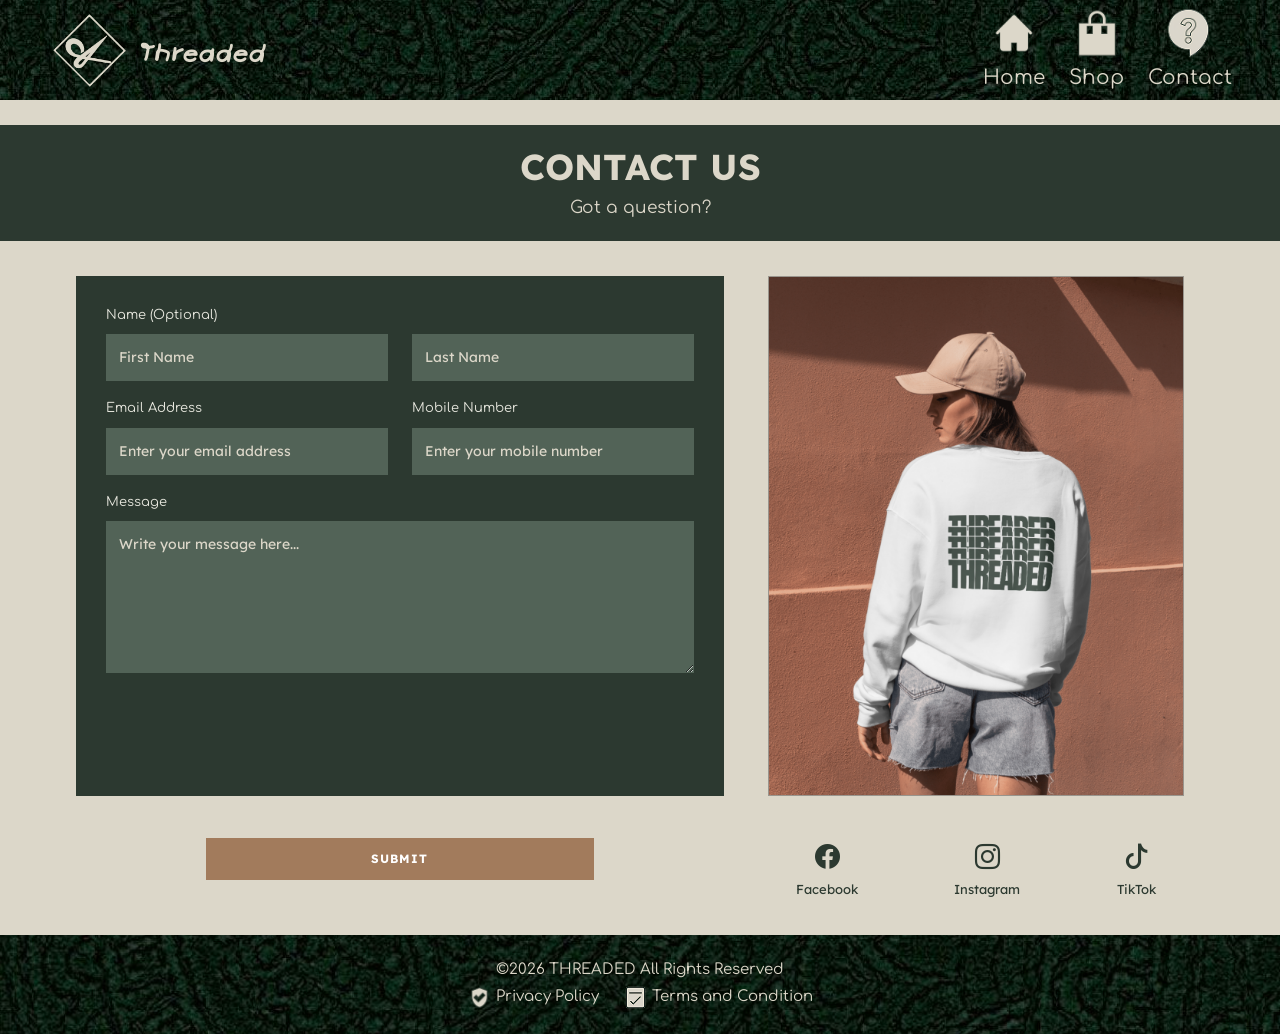
==== commit a34a60f7: "Update contact.html" ====
--- a/contact.html
+++ b/contact.html
@@ -1,134 +1,242 @@
+
 <!DOCTYPE html>
 <html lang="en">
+
 <head>
     <meta charset="UTF-8">
     <meta name="viewport" content="width=device-width, initial-scale=1.0">
-    <title>Contact Us | Threaded</title>
-
-    <!-- Bootstrap CSS -->
-    <link href="https://cdn.jsdelivr.net/npm/bootstrap@5.3.3/dist/css/bootstrap.min.css" rel="stylesheet">
-
-    <!-- Bootstrap Icons -->
-    <link rel="stylesheet" href="https://cdn.jsdelivr.net/npm/bootstrap-icons@1.11.3/font/bootstrap-icons.min.css">
-
-    <!-- Google Fonts -->
-    <link href="https://fonts.googleapis.com/css2?family=Comfortaa:wght@400;500;600;700&family=Lexend:wght@400;500;600;700&family=Tilt+Neon&display=swap" rel="stylesheet">
+
+    <title>Threaded - Contact Us</title>
+
+    <!-- BOOTSTRAP CSS -->
+    <link href="https://cdn.jsdelivr.net/npm/bootstrap@5.3.3/dist/css/bootstrap.min.css"
+        rel="stylesheet">
+
+    <!-- GOOGLE FONTS -->
+    <link rel="preconnect" href="https://fonts.googleapis.com">
+    <link rel="preconnect" href="https://fonts.gstatic.com" crossorigin>
+
+    <link href="https://fonts.googleapis.com/css2?family=Comfortaa:wght@300;400;700&family=Lexend:wght@300;400;700&family=Tilt+Neon:XROT,YROT@-45..45,-45..45&display=swap"
+        rel="stylesheet">
+
+    <!-- BOOTSTRAP ICONS -->
+    <link rel="stylesheet"
+        href="https://cdn.jsdelivr.net/npm/bootstrap-icons@1.11.3/font/bootstrap-icons.min.css">
+
 
     <style>
+
+        /* =========================================
+           GENERAL WEBSITE STYLES
+        ========================================= */
+
         :root {
             --primary-green: #2C3930;
             --secondary-green: #3F4F44;
             --brand-tan: #A27B5C;
             --bg-beige: #DCD7C9;
-        }
-
-        * {
+
+            --font-heading: 'Lexend', sans-serif;
+            --font-body: 'Comfortaa', sans-serif;
+            --font-logo: 'Tilt Neon', sans-serif;
+        }
+
+        *,
+        *::before,
+        *::after {
             box-sizing: border-box;
-        }
-
+            margin: 0;
+            padding: 0;
+        }
+
+        html,
         body {
-            margin: 0;
+            min-height: 100%;
+        }
+
+        body {
             background-color: var(--bg-beige);
+            font-family: var(--font-body);
             color: var(--primary-green);
-            font-family: 'Comfortaa', sans-serif;
-        }
-
-        /* NAVIGATION */
-        .navbar {
-            background-image: url("img/headerfooter-bg.jpg");
-            background-size: cover;
-            background-position: center;
-            padding: 12px 5%;
-        }
-
-        .navbar-brand img {
-            width: 150px;
-            height: auto;
-        }
-
-        .navbar-nav {
-            align-items: center;
-            gap: 25px;
-        }
-
-        .navbar-nav .nav-link {
-            color: white !important;
-            font-family: 'Lexend', sans-serif;
-            font-size: 15px;
+
+            display: flex;
+            flex-direction: column;
+
+            min-height: 100vh;
+        }
+
+        .contact-page {
+            min-height: 100vh;
+            display: flex;
+            flex-direction: column;
+        }
+
+        main {
+            flex-grow: 1;
+        }
+
+        h1, h2, h3, h4, h5, h6 {
+            font-family: var(--font-heading);
+            color: var(--primary-green);
+        }
+
+        a {
+            color: var(--primary-green);
+        }
+
+
+        /* =========================================
+           HEADER AND NAVIGATION
+        ========================================= */
+
+        .site-header {
+            background-color: rgba(44, 57, 48, 0.85);
+            background-image: url('img/headerfooter-bg.jpg');
+            background-repeat: repeat;
+            background-position: center center;
+
+            color: var(--bg-beige);
+
+            width: 100%;
+            height: 100px;
+
             display: flex;
             align-items: center;
-            gap: 8px;
-        }
-
-        .navbar-nav .nav-link img {
-            width: 23px;
-            height: 23px;
+
+            padding: 15px 0;
+
+            flex-shrink: 0;
+        }
+
+        .logo-text {
+            font-family: var(--font-logo);
+            font-weight: 400;
+            font-variation-settings: 'XROT' 13, 'YROT' 45;
+
+            color: var(--bg-beige);
+            font-size: 32px;
+        }
+
+        .site-header a {
+            color: var(--bg-beige);
+            text-decoration: none;
+            font-size: 20px;
+        }
+
+        .site-header a:hover {
+            color: var(--brand-tan);
+        }
+
+        .nav-icon {
+            width: 50px;
+            height: 50px;
+            margin-bottom: 5px;
             object-fit: contain;
         }
 
-        /* TOP SPACER */
+
+        /* =========================================
+           EMPTY BEIGE SPACE
+        ========================================= */
+
         .contact-title {
+            width: 100%;
             height: 25px;
             background-color: var(--bg-beige);
         }
 
-        /* CONTACT HEADING */
+
+        /* =========================================
+           CONTACT US HEADING
+        ========================================= */
+
         .contact-subtitle {
+            width: 100%;
             background-color: var(--primary-green);
-            color: white;
             text-align: center;
-            padding: 25px 15px;
+            padding: 20px 15px;
         }
 
         .contact-subtitle h1 {
-            font-family: 'Lexend', sans-serif;
+            font-family: var(--font-heading);
             font-size: 36px;
             font-weight: 700;
-            margin-bottom: 8px;
+            color: var(--bg-beige);
+            margin-bottom: 7px;
         }
 
         .contact-subtitle p {
+            font-family: var(--font-body);
             font-size: 17px;
+            color: var(--bg-beige);
             margin: 0;
         }
 
-        /* MAIN CONTACT SECTION */
+
+        /* =========================================
+           MAIN CONTACT SECTION
+        ========================================= */
+
         .contact-section {
+            width: 100%;
+            flex-grow: 1;
+            padding: 35px 5%;
             background-color: var(--bg-beige);
-            padding: 45px 5%;
-        }
-
-        .contact-row {
-            align-items: stretch;
-        }
-
-        /* CONTACT FORM PANEL */
+        }
+
+
+        /* =========================================
+           CONTACT FORM
+        ========================================= */
+
         .contact-form {
             background-color: var(--primary-green);
+            padding: 30px;
+
+            height: 520px;
+            min-height: 520px;
+            width: 100%;
+        }
+
+        .contact-form label {
+            display: block;
+            color: #E8E8DF;
+
+            font-family: var(--font-body);
+            font-size: 13px;
+
+            margin-bottom: 9px;
+        }
+
+
+        /* =========================================
+           FORM INPUT FIELDS
+        ========================================= */
+
+        .contact-form .form-control {
+            background-color: #526357;
             color: white;
-            padding: 30px;
-            width: 100%;
-            min-height: 520px;
-            border-radius: 4px;
-        }
-
-        .contact-form .form-label {
-            font-size: 16px;
-            font-weight: 400;
-            margin-bottom: 8px;
-        }
-
-        .contact-form .form-control {
-            font-family: 'Comfortaa', sans-serif;
-            font-size: 16px;
-            padding: 11px 13px;
-            border-radius: 3px;
-            border: 1px solid #ccc;
+
+            border: none;
+            border-radius: 0;
+
+            font-family: var(--font-heading);
+            font-size: 14px;
+
+            margin-bottom: 18px;
+            padding: 13px;
+        }
+
+        .contact-form .form-control::placeholder {
+            color: var(--bg-beige);
+            opacity: 1;
         }
 
         .contact-form .form-control:focus {
-            border-color: var(--brand-tan);
-            box-shadow: 0 0 0 0.2rem rgba(162, 123, 92, 0.25);
+            background-color: #526357;
+            color: white;
+
+            box-shadow: 0 0 0 2px var(--brand-tan);
         }
 
         .contact-form textarea {
@@ -136,132 +244,237 @@
             min-height: 130px;
         }
 
-        /* CONTACT IMAGE */
+
+        /* =========================================
+           REAL CONTACT IMAGE
+           416 X 520 PX
+        ========================================= */
+
         .contact-image {
-            width: 100%;
-            max-width: 416px;
+            display: block;
+
+            width: 416px;
+            max-width: 100%;
             height: 520px;
+
+            margin: 0 auto;
+
             object-fit: cover;
             object-position: center;
-            border: 3px solid var(--primary-green);
-            display: block;
-            margin: 0 auto;
-        }
-
-        /* BOTTOM ACTIONS */
+
+            border: 1px solid #99958D;
+        }
+
+
+        /* =========================================
+           BOTTOM ACTION ROW
+        ========================================= */
+
         .contact-actions {
-            margin-top: 20px;
-        }
+            margin-top: 18px;
+        }
+
+
+        /* =========================================
+           SUBMIT BUTTON
+        ========================================= */
 
         .submit-btn {
             background-color: var(--brand-tan);
             color: white;
+
             border: none;
-            border-radius: 3px;
+            border-radius: 0;
+
             width: 60%;
-            padding: 14px 20px;
-            font-family: 'Lexend', sans-serif;
-            font-size: 16px;
+            padding: 12px;
+
+            font-family: var(--font-heading);
+            font-size: 12px;
             font-weight: 700;
-            transition: 0.3s ease;
+            letter-spacing: 1px;
+
+            transition: 0.3s;
         }
 
         .submit-btn:hover {
-            background-color: var(--secondary-green);
+            background-color: #89694F;
             color: white;
         }
 
-        .submit-btn:focus-visible {
-            outline: 3px solid var(--primary-green);
-            outline-offset: 3px;
-        }
-
-        /* FORM FEEDBACK */
+        .submit-btn:active {
+            background-color: var(--primary-green) !important;
+            color: white !important;
+        }
+
+
+        /* =========================================
+           SUBMISSION FEEDBACK
+        ========================================= */
+
         .form-feedback {
             display: none;
-            color: var(--primary-green);
-            font-size: 16px;
-            font-weight: 400;
-            line-height: 1.5;
+
+            background-color: var(--primary-green);
+            color: var(--bg-beige);
+
+            padding: 12px 15px;
             margin-top: 12px;
+
+            font-family: var(--font-body);
+            font-size: 12px;
+            line-height: 1.6;
+
+            border-left: 4px solid var(--brand-tan);
         }
 
         .form-feedback.show {
             display: block;
         }
 
-        /* SOCIAL MEDIA */
+
+        /* =========================================
+           SOCIAL MEDIA LINKS
+        ========================================= */
+
         .social-links {
             display: flex;
-            justify-content: center;
+
+            justify-content: space-around;
             align-items: center;
-            flex-wrap: wrap;
-            gap: 22px;
+
+            text-align: center;
         }
 
         .social-links a {
             color: var(--primary-green);
             text-decoration: none;
-            font-size: 15px;
-            display: flex;
-            align-items: center;
-            gap: 7px;
-            transition: 0.3s ease;
-        }
-
-        .social-links a:hover {
+
+            font-family: var(--font-heading);
+            font-size: 13px;
+
+            transition: 0.3s;
+        }
+
+        .social-links i {
+            display: block;
+
+            color: var(--primary-green);
+
+            font-size: 25px;
+            margin-bottom: 5px;
+        }
+
+        .social-links a:hover,
+        .social-links a:hover i {
             color: var(--brand-tan);
         }
 
-        .social-links i {
-            font-size: 22px;
-        }
-
-        /* FOOTER */
-        footer {
-            background-image: url("img/headerfooter-bg.jpg");
+
+        /* =========================================
+           FOOTER
+        ========================================= */
+
+        .site-footer {
+            background-image: url('img/headerfooter-bg.jpg');
             background-size: cover;
             background-position: center;
-            color: white;
-            padding: 25px 5%;
-            font-family: 'Comfortaa', sans-serif;
-        }
-
-        .footer-links {
+
+            margin-top: auto;
+
+            height: auto;
+            min-height: 70px;
+
             display: flex;
+            flex-direction: column;
             justify-content: center;
-            align-items: center;
-            flex-wrap: wrap;
-            gap: 30px;
-        }
-
-        .footer-links a {
-            color: white;
+
+            padding: 1.5rem 0;
+            font-size: 15px;
+
+            flex-shrink: 0;
+        }
+
+        .site-footer p {
+            color: var(--bg-beige);
+        }
+
+        .site-footer a {
+            color: var(--bg-beige);
             text-decoration: none;
-            display: flex;
-            align-items: center;
-            gap: 8px;
-            font-size: 14px;
-        }
-
-        .footer-links a:hover {
-            color: var(--bg-beige);
-        }
-
-        .footer-links img {
-            width: 22px;
-            height: 22px;
+        }
+
+        .site-footer a:hover {
+            color: var(--brand-tan);
+        }
+
+        .footer-icon {
+            width: 25px;
+            height: 25px;
             object-fit: contain;
         }
 
-        .footer-copyright {
-            text-align: center;
-            margin-top: 18px;
-            font-size: 13px;
-        }
-
-        /* TABLET */
-        @media (max-width: 991px) {
+
+        /* =========================================
+           ACCESSIBILITY
+        ========================================= */
+
+        a:focus-visible,
+        button:focus-visible,
+        input:focus-visible,
+        textarea:focus-visible {
+            outline: 3px solid var(--brand-tan);
+            outline-offset: 2px;
+        }
+
+
+        /* =========================================
+           TABLET AND MOBILE RESPONSIVENESS
+        ========================================= */
+
+        @media (max-width: 768px) {
+
+            .site-header {
+                height: 80px;
+                padding: 0;
+            }
+
+            .site-header .container-fluid {
+                flex-direction: row;
+                flex-wrap: nowrap;
+                padding: 0 10px;
+            }
+
+            .site-header .logo img {
+                width: 45px !important;
+                height: 45px !important;
+            }
+
+            .site-header .logo-text {
+                font-size: 1.2rem;
+            }
+
+            .site-header nav ul {
+                gap: 10px;
+            }
+
+            .nav-icon {
+                width: 25px;
+                height: 25px;
+            }
+
+            .site-header a {
+                font-size: 0.7rem;
+            }
+
+            .contact-title {
+                height: 18px;
+            }
+
+            .contact-subtitle {
+                padding: 18px 15px;
+            }
+
             .contact-subtitle h1 {
                 font-size: 30px;
             }
@@ -270,294 +483,390 @@
                 font-size: 15px;
             }
 
-            .contact-image {
-                height: 520px;
-            }
-        }
-
-        /* MOBILE */
-        @media (max-width: 767px) {
-            .navbar {
-                padding: 10px 4%;
-            }
-
-            .navbar-brand img {
-                width: 125px;
-            }
-
-            .navbar-nav {
-                align-items: flex-start;
-                gap: 8px;
-                padding-top: 12px;
-            }
-
-            .contact-title {
-                height: 18px;
-            }
-
-            .contact-subtitle {
-                padding: 22px 12px;
-            }
-
-            .contact-subtitle h1 {
-                font-size: 27px;
-            }
-
-            .contact-subtitle p {
-                font-size: 14px;
-            }
-
             .contact-section {
-                padding: 30px 5%;
+                padding: 25px 18px;
             }
 
             .contact-form {
-                min-height: auto;
-                padding: 24px 20px;
-            }
-
-            .contact-form .form-label {
-                font-size: 16px;
-            }
-
-            .contact-form .form-control {
-                font-size: 16px;
+                padding: 20px;
+                height: auto;
+                min-height: 480px;
             }
 
             .contact-image {
                 width: min(100%, 416px);
                 height: auto;
                 aspect-ratio: 4 / 5;
-                margin-top: 30px;
+            }
+
+            .submit-btn {
+                width: 100%;
             }
 
             .contact-actions {
                 margin-top: 15px;
             }
 
-            .submit-btn {
-                width: 100%;
-            }
-
             .social-links {
-                gap: 15px;
                 margin-top: 15px;
+                margin-bottom: 10px;
+            }
+
+            .site-footer {
+                padding: 1.5rem 0;
+            }
+        }
+
+
+        /* =========================================
+           SMALL MOBILE SCREENS
+        ========================================= */
+
+        @media (max-width: 480px) {
+
+            .contact-subtitle h1 {
+                font-size: 27px;
+            }
+
+            .contact-subtitle p {
+                font-size: 14px;
+            }
+
+            .contact-section {
+                padding: 20px 15px;
+            }
+
+            .contact-form {
+                padding: 18px;
+                min-height: auto;
+            }
+
+            .contact-image {
+                width: min(100%, 416px);
+                aspect-ratio: 4 / 5;
+                height: auto;
             }
 
             .social-links a {
-                font-size: 14px;
-            }
-
-            .footer-links {
-                gap: 18px;
-            }
-
-            .footer-copyright {
-                font-size: 13px;
-            }
-        }
+                font-size: 11px;
+            }
+
+            .social-links i {
+                font-size: 22px;
+            }
+
+        }
+
     </style>
+
 </head>
 
+
 <body>
 
-    <!-- NAVIGATION BAR -->
-    <nav class="navbar navbar-expand-md navbar-dark">
-        <div class="container-fluid">
-
-            <a class="navbar-brand" href="index.html">
-                <img src="img/ThreadedLogo-SimpleLight.png" alt="Threaded Logo">
-            </a>
-
-            <button class="navbar-toggler" type="button"
-                data-bs-toggle="collapse"
-                data-bs-target="#navbarContent"
-                aria-controls="navbarContent"
-                aria-expanded="false"
-                aria-label="Toggle navigation">
-                <span class="navbar-toggler-icon"></span>
-            </button>
-
-            <div class="collapse navbar-collapse" id="navbarContent">
-                <ul class="navbar-nav ms-auto">
-
-                    <li class="nav-item">
-                        <a class="nav-link" href="index.html">
-                            <img src="img/home-icon-light.png" alt="">
+<div class="contact-page">
+
+
+    <!-- =========================================
+         HEADER AND NAVIGATION
+    ========================================= -->
+
+    <header class="site-header py-3">
+
+        <div class="container-fluid px-3 px-md-5 d-flex justify-content-between align-items-center">
+
+            <!-- LOGO -->
+
+            <div class="logo d-flex align-items-center">
+
+                <img src="img/ThreadedLogo-SimpleLight.png"
+                    alt="Threaded Logo"
+                    class="me-2"
+                    style="width: 83px; height: 83px; object-fit: contain;">
+
+                <span class="logo-text">
+                    Threaded
+                </span>
+
+            </div>
+
+
+            <!-- NAVIGATION -->
+
+            <nav>
+
+                <ul class="d-flex gap-4 list-unstyled mb-0 text-center">
+
+                    <li>
+                        <a href="index.html"
+                            class="d-flex flex-column align-items-center text-decoration-none">
+
+                            <img src="img/home-icon-light.png"
+                                alt="Home"
+                                class="nav-icon">
+
                             Home
                         </a>
                     </li>
 
-                    <li class="nav-item">
-                        <a class="nav-link" href="shop.html">
-                            <img src="img/shop-icon-light.png" alt="">
+
+                    <li>
+                        <a href="index.html#products-section"
+                            class="d-flex flex-column align-items-center text-decoration-none">
+
+                            <img src="img/shop-icon-light.png"
+                                alt="Shop"
+                                class="nav-icon">
+
                             Shop
                         </a>
                     </li>
 
-                    <li class="nav-item">
-                        <a class="nav-link active" href="contact.html" aria-current="page">
-                            <img src="img/Contact-icon-light.png" alt="">
+
+                    <li>
+                        <a href="contact.html"
+                            class="d-flex flex-column align-items-center text-decoration-none">
+
+                            <img src="img/Contact-icon-light.png"
+                                alt="Contact"
+                                class="nav-icon">
+
                             Contact
                         </a>
                     </li>
 
                 </ul>
-            </div>
+
+            </nav>
+
         </div>
-    </nav>
-
-    <!-- TOP SPACER -->
-    <div class="contact-title"></div>
-
-    <!-- CONTACT HEADING -->
+
+    </header>
+
+
+
+    <!-- =========================================
+         EMPTY BEIGE SPACE
+    ========================================= -->
+
+    <section class="contact-title"></section>
+
+
+
+    <!-- =========================================
+         CONTACT US HEADING
+    ========================================= -->
+
     <section class="contact-subtitle">
+
         <h1>CONTACT US</h1>
+
         <p>Got a question?</p>
+
     </section>
 
-    <!-- CONTACT SECTION -->
+
+
+    <!-- =========================================
+         MAIN CONTACT SECTION
+    ========================================= -->
+
     <main class="contact-section">
 
         <div class="container-fluid">
-            <div class="row contact-row g-4">
-
-                <!-- LEFT COLUMN: CONTACT FORM -->
+
+            <div class="row g-4 align-items-start">
+
+
+                <!-- LEFT: CONTACT FORM -->
+
                 <div class="col-md-7">
 
                     <form class="contact-form" id="contactForm">
 
-                        <div class="row g-3">
-
-                            <div class="col-sm-6">
-                                <label for="firstName" class="form-label">
-                                    First Name
+                        <div class="row">
+
+                            <!-- FIRST NAME -->
+
+                            <div class="col-md-6">
+
+                                <label for="firstName">
+                                    Name (Optional)
                                 </label>
 
-                                <input
-                                    type="text"
+                                <input type="text"
                                     class="form-control"
                                     id="firstName"
                                     name="firstName"
-                                    placeholder="Enter your first name"
-                                    autocomplete="given-name"
-                                    required>
+                                    placeholder="First Name">
+
                             </div>
 
-                            <div class="col-sm-6">
-                                <label for="lastName" class="form-label">
-                                    Last Name
+
+                            <!-- LAST NAME -->
+
+                            <div class="col-md-6">
+
+                                <label for="lastName">
+                                    &nbsp;
                                 </label>
 
-                                <input
-                                    type="text"
+                                <input type="text"
                                     class="form-control"
                                     id="lastName"
                                     name="lastName"
-                                    placeholder="Enter your last name"
-                                    autocomplete="family-name"
-                                    required>
+                                    placeholder="Last Name">
+
                             </div>
 
-                            <div class="col-12">
-                                <label for="email" class="form-label">
+
+                            <!-- EMAIL ADDRESS -->
+
+                            <div class="col-md-6">
+
+                                <label for="email">
                                     Email Address
                                 </label>
 
-                                <input
-                                    type="email"
+                                <input type="email"
                                     class="form-control"
                                     id="email"
                                     name="email"
                                     placeholder="Enter your email address"
-                                    autocomplete="email"
                                     required>
+
                             </div>
 
-                            <div class="col-12">
-                                <label for="mobile" class="form-label">
-                                    Mobile Number (Optional)
+
+                            <!-- MOBILE NUMBER -->
+
+                            <div class="col-md-6">
+
+                                <label for="mobile">
+                                    Mobile Number
                                 </label>
 
-                                <input
-                                    type="tel"
+                                <input type="tel"
                                     class="form-control"
                                     id="mobile"
                                     name="mobile"
-                                    placeholder="Enter your mobile number"
-                                    autocomplete="tel">
+                                    placeholder="Enter your mobile number">
+
                             </div>
 
+
+                            <!-- MESSAGE -->
+
                             <div class="col-12">
-                                <label for="message" class="form-label">
+
+                                <label for="message">
                                     Message
                                 </label>
 
-                                <textarea
-                                    class="form-control"
+                                <textarea class="form-control"
                                     id="message"
                                     name="message"
+                                    rows="6"
                                     placeholder="Write your message here..."
                                     required></textarea>
+
                             </div>
 
                         </div>
+
                     </form>
 
-                    <!-- SUBMIT BUTTON -->
-                    <div class="contact-actions">
-
-                        <button
-                            type="submit"
+                </div>
+
+
+
+                <!-- RIGHT: REAL IMAGE -->
+
+                <div class="col-md-5">
+
+                    <img src="img/TSHIRTS%20DESIGN.png"
+                        alt="Threaded T-shirt Designs"
+                        class="contact-image">
+
+                </div>
+
+            </div>
+
+
+
+            <!-- =========================================
+                 SUBMIT BUTTON AND SOCIAL MEDIA
+            ========================================= -->
+
+            <div class="row g-4 contact-actions align-items-start">
+
+
+                <!-- SUBMIT BUTTON -->
+
+                <div class="col-md-7">
+
+                    <div class="text-center">
+
+                        <button type="submit"
                             form="contactForm"
-                            class="submit-btn">
+                            class="btn submit-btn">
+
                             SUBMIT
+
                         </button>
 
-                        <p
-                            class="form-feedback"
-                            id="formFeedback"
-                            role="status"
-                            aria-live="polite">
-                        </p>
-
                     </div>
 
+
+                    <!-- SUBMISSION NOTIFICATION -->
+
+                    <div class="form-feedback"
+                        id="formFeedback"
+                        role="status"
+                        aria-live="polite">
+
+                    </div>
+
                 </div>
 
-                <!-- RIGHT COLUMN: IMAGE AND SOCIAL MEDIA -->
+
+
+                <!-- SOCIAL MEDIA LINKS -->
+
                 <div class="col-md-5">
 
-                    <img
-                        src="img/TSHIRTS%20DESIGN.png"
-                        alt="Threaded T-shirt designs"
-                        class="contact-image">
-
-                    <!-- SOCIAL MEDIA LINKS -->
-                    <div class="contact-actions social-links">
+                    <div class="social-links">
 
                         <a href="https://www.facebook.com/"
                             target="_blank"
-                            rel="noopener noreferrer"
-                            aria-label="Visit Facebook">
+                            rel="noopener noreferrer">
+
                             <i class="bi bi-facebook"></i>
+
                             Facebook
+
                         </a>
+
 
                         <a href="https://www.instagram.com/"
                             target="_blank"
-                            rel="noopener noreferrer"
-                            aria-label="Visit Instagram">
+                            rel="noopener noreferrer">
+
                             <i class="bi bi-instagram"></i>
+
                             Instagram
+
                         </a>
+
 
                         <a href="https://www.tiktok.com/"
                             target="_blank"
-                            rel="noopener noreferrer"
-                            aria-label="Visit TikTok">
+                            rel="noopener noreferrer">
+
                             <i class="bi bi-tiktok"></i>
+
                             TikTok
+
                         </a>
 
                     </div>
@@ -565,93 +874,171 @@
                 </div>
 
             </div>
+
         </div>
 
     </main>
 
-    <!-- FOOTER -->
-    <footer>
-
-        <div class="footer-links">
-
-            <a href="privacy.html">
-                <img src="img/privacypolicy-icon-light.png" alt="">
-                Privacy Policy
-            </a>
-
-            <a href="terms.html">
-                <img src="img/termsandcondition-icon-light.png" alt="">
-                Terms and Conditions
-            </a>
+
+
+    <!-- =========================================
+         FOOTER
+    ========================================= -->
+
+    <footer class="site-footer text-center">
+
+        <div class="container-fluid px-5">
+
+            <p class="mb-1">
+                ©2026 THREADED All Rights Reserved
+            </p>
+
+            <div class="d-flex justify-content-center gap-4 flex-wrap">
+
+                <a href="privacy.html"
+                    class="d-inline-flex align-items-center">
+
+                    <img src="img/privacypolicy-icon-light.png"
+                        alt="Privacy Policy Icon"
+                        class="footer-icon me-1">
+
+                    Privacy Policy
+
+                </a>
+
+
+                <a href="terms.html"
+                    class="d-inline-flex align-items-center">
+
+                    <img src="img/termsandcondition-icon-light.png"
+                        alt="Terms and Conditions Icon"
+                        class="footer-icon me-1">
+
+                    Terms and Condition
+
+                </a>
+
+            </div>
 
         </div>
 
-        <div class="footer-copyright">
-            © 2026 Threaded. All Rights Reserved.
-        </div>
-
     </footer>
 
-    <!-- BOOTSTRAP JAVASCRIPT -->
-    <script src="https://cdn.jsdelivr.net/npm/bootstrap@5.3.3/dist/js/bootstrap.bundle.min.js"></script>
-
-    <!-- CONTACT FORM MAILTO FUNCTION -->
-    <script>
-        const contactForm = document.getElementById("contactForm");
-        const formFeedback = document.getElementById("formFeedback");
-
-        contactForm.addEventListener("submit", function(event) {
-
-            // Prevent the form from refreshing the page
-            event.preventDefault();
-
-            // Collect the visitor's information
-            const firstName = document.getElementById("firstName").value.trim();
-            const lastName = document.getElementById("lastName").value.trim();
-            const email = document.getElementById("email").value.trim();
-            const mobile = document.getElementById("mobile").value.trim();
-            const message = document.getElementById("message").value.trim();
-
-            // Email recipient
-            const recipient = "hello@examplewebsite142.com";
-
-            // Generate inquiry reference number
-            const inquiryNumber = Date.now().toString().slice(-6);
-
-            // Prepare email subject
-            const subject = encodeURIComponent(
-                `THREADED-Inquiry [${inquiryNumber}]`
-            );
-
-            // Prepare email body
-            const body = encodeURIComponent(
-                "THREADED - CUSTOMER INQUIRY\n\n" +
-                "Inquiry Reference: #" + inquiryNumber + "\n\n" +
-                "Name: " + firstName + " " + lastName + "\n" +
-                "Email Address: " + email + "\n" +
-                "Mobile Number: " + (mobile || "Not provided") + "\n\n" +
-                "Message:\n" + message
-            );
-
-            // Display submission instructions
-            formFeedback.textContent =
-                "Your email application will open with your inquiry prepared " +
-                "and addressed to " + recipient +
-                ". Please click SEND in your email application to complete your submission.";
-
-            formFeedback.classList.add("show");
-
-            // Create the mailto link
-            const mailtoLink =
-                "mailto:" + recipient +
-                "?subject=" + subject +
-                "&body=" + body;
-
-            // Open the visitor's default email application
-            window.location.href = mailtoLink;
-
-        });
-    </script>
+
+</div>
+
+
+
+<!-- =========================================
+     JAVASCRIPT: CONTACT FORM
+========================================= -->
+
+<script>
+
+    const contactForm = document.getElementById("contactForm");
+
+    const formFeedback = document.getElementById("formFeedback");
+
+
+    contactForm.addEventListener("submit", function(event) {
+
+        event.preventDefault();
+
+
+        // GET FORM VALUES
+
+        const firstName = document.getElementById("firstName").value.trim();
+
+        const lastName = document.getElementById("lastName").value.trim();
+
+        const email = document.getElementById("email").value.trim();
+
+        const mobile = document.getElementById("mobile").value.trim();
+
+        const message = document.getElementById("message").value.trim();
+
+
+        // EMAIL RECIPIENT
+
+        const recipient = "hello@examplewebsite142.com";
+
+
+        // GENERATE INQUIRY REFERENCE NUMBER
+
+        const inquiryNumber = Date.now().toString().slice(-6);
+
+
+        // EMAIL SUBJECT
+
+        const subject = encodeURIComponent(
+            `THREADED-Inquiry [${inquiryNumber}]`
+        );
+
+
+        // EMAIL BODY
+
+        const body = encodeURIComponent(
+
+            "THREADED - CUSTOMER INQUIRY\n\n" +
+
+            "Inquiry Reference: #" + inquiryNumber + "\n\n" +
+
+            "Name: " + firstName + " " + lastName + "\n" +
+
+            "Email Address: " + email + "\n" +
+
+            "Mobile Number: " + (mobile || "Not provided") + "\n\n" +
+
+            "Message:\n" + message
+
+        );
+
+
+        // DISPLAY NOTIFICATION
+
+        formFeedback.textContent =
+            "Your email application will open with a prepared message addressed to " +
+            recipient +
+            ". Please review your inquiry and click SEND to complete your submission.";
+
+        formFeedback.classList.add("show");
+
+
+        // CREATE EMAIL LINK
+
+        const mailtoLink =
+            "mailto:" + recipient +
+            "?subject=" + subject +
+            "&body=" + body;
+
+
+        // INFORM VISITOR BEFORE OPENING EMAIL APPLICATION
+
+        alert(
+            "THANK YOU FOR CONTACTING THREADED!\n\n" +
+            "Your email application will open with your inquiry already prepared.\n\n" +
+            "Recipient: " + recipient + "\n" +
+            "Subject: THREADED-Inquiry [" + inquiryNumber + "]\n\n" +
+            "Please click SEND in your email application to complete your submission."
+        );
+
+
+        // OPEN DEFAULT EMAIL APPLICATION
+
+        window.location.href = mailtoLink;
+
+    });
+
+</script>
+
+
+
+<!-- BOOTSTRAP JAVASCRIPT -->
+
+<script src="https://cdn.jsdelivr.net/npm/bootstrap@5.3.3/dist/js/bootstrap.bundle.min.js">
+</script>
+
 
 </body>
+
 </html>
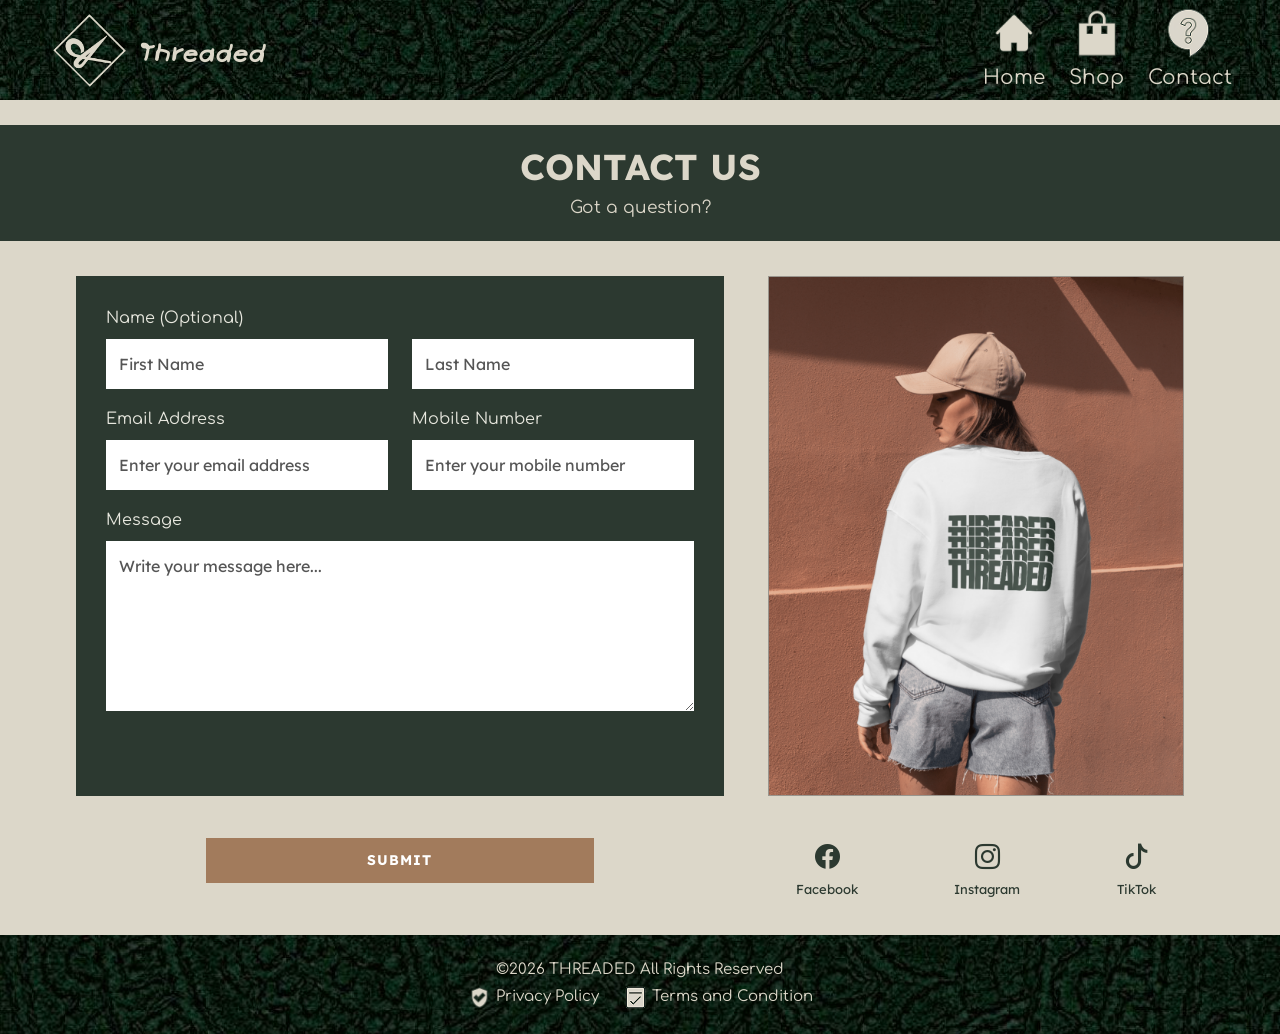
==== commit f1f3f3e9: "Update contact.html" ====
--- a/contact.html
+++ b/contact.html
@@ -203,7 +203,7 @@
             color: #E8E8DF;
 
             font-family: var(--font-body);
-            font-size: 13px;
+            font-size: 16px;
 
             margin-bottom: 9px;
         }
@@ -214,27 +214,27 @@
         ========================================= */
 
         .contact-form .form-control {
-            background-color: #526357;
-            color: white;
+            background-color: #FFFFFF;
+            color: var(--primary-green);
 
             border: none;
             border-radius: 0;
 
             font-family: var(--font-heading);
-            font-size: 14px;
+            font-size: 16px;
 
             margin-bottom: 18px;
             padding: 13px;
         }
 
         .contact-form .form-control::placeholder {
-            color: var(--bg-beige);
+            color: #555555;
             opacity: 1;
         }
 
         .contact-form .form-control:focus {
-            background-color: #526357;
-            color: white;
+            background-color: #FFFFFF;
+            color: var(--primary-green);
 
             box-shadow: 0 0 0 2px var(--brand-tan);
         }
@@ -290,7 +290,7 @@
             padding: 12px;
 
             font-family: var(--font-heading);
-            font-size: 12px;
+            font-size: 14px;
             font-weight: 700;
             letter-spacing: 1px;
 
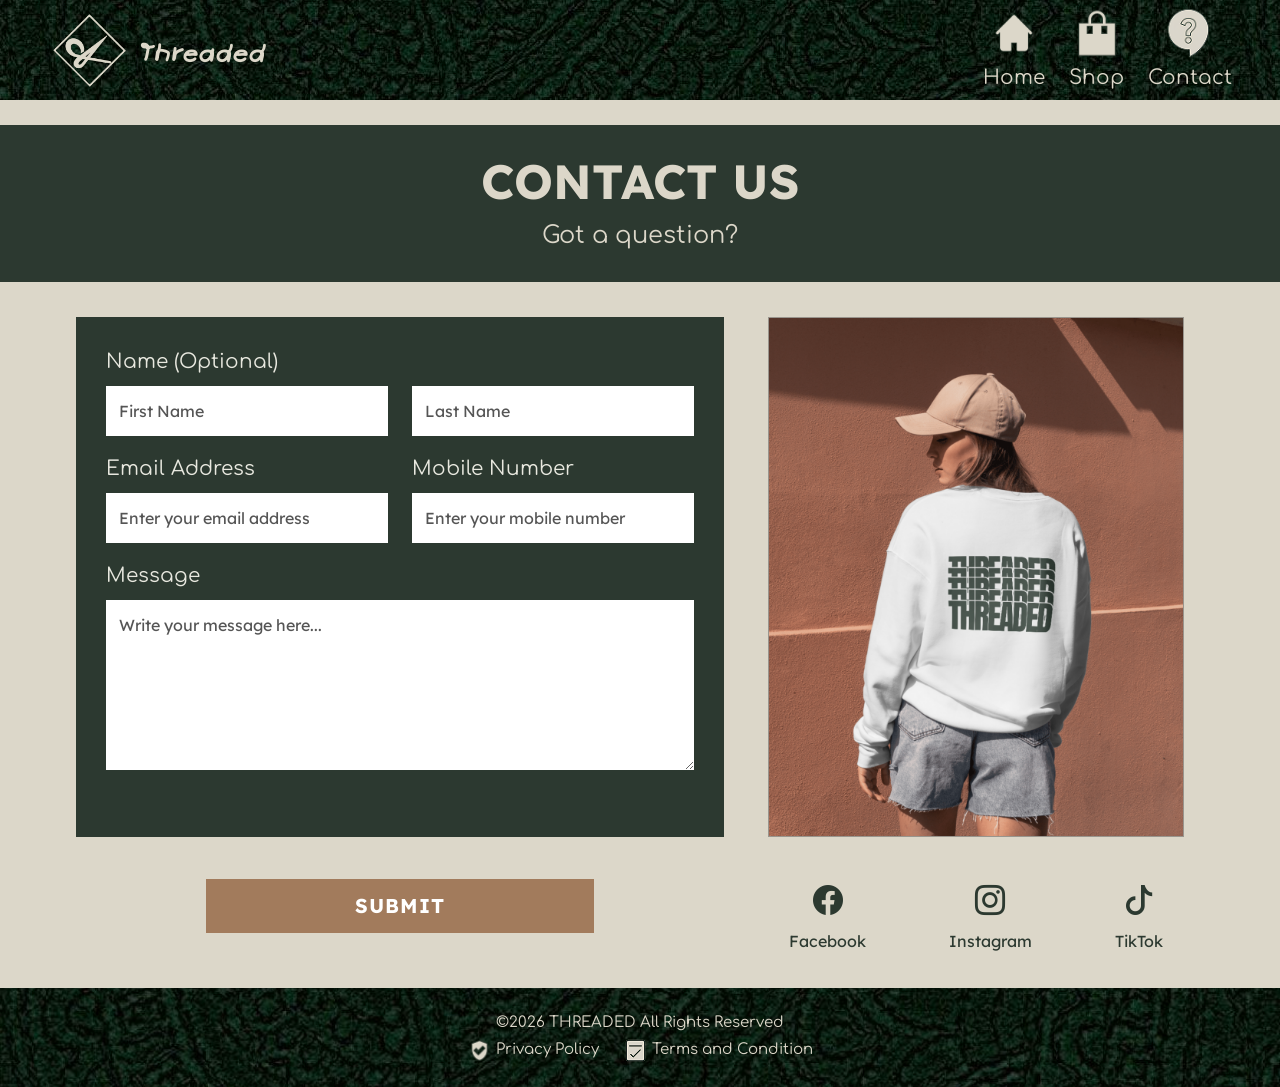
==== commit 147823ba: "Update contact.html" ====
--- a/contact.html
+++ b/contact.html
@@ -154,12 +154,12 @@
             width: 100%;
             background-color: var(--primary-green);
             text-align: center;
-            padding: 20px 15px;
+            padding: 28px 15px;
         }
 
         .contact-subtitle h1 {
             font-family: var(--font-heading);
-            font-size: 36px;
+            font-size: 48px;
             font-weight: 700;
             color: var(--bg-beige);
             margin-bottom: 7px;
@@ -167,7 +167,7 @@
 
         .contact-subtitle p {
             font-family: var(--font-body);
-            font-size: 17px;
+            font-size: 24px;
             color: var(--bg-beige);
             margin: 0;
         }
@@ -203,7 +203,7 @@
             color: #E8E8DF;
 
             font-family: var(--font-body);
-            font-size: 16px;
+            font-size: 20px;
 
             margin-bottom: 9px;
         }
@@ -290,7 +290,7 @@
             padding: 12px;
 
             font-family: var(--font-heading);
-            font-size: 14px;
+            font-size: 20px;
             font-weight: 700;
             letter-spacing: 1px;
 
@@ -322,7 +322,7 @@
             margin-top: 12px;
 
             font-family: var(--font-body);
-            font-size: 12px;
+            font-size: 16px;
             line-height: 1.6;
 
             border-left: 4px solid var(--brand-tan);
@@ -351,7 +351,7 @@
             text-decoration: none;
 
             font-family: var(--font-heading);
-            font-size: 13px;
+            font-size: 16px;
 
             transition: 0.3s;
         }
@@ -361,7 +361,7 @@
 
             color: var(--primary-green);
 
-            font-size: 25px;
+            font-size: 30px;
             margin-bottom: 5px;
         }
 
@@ -472,15 +472,15 @@
             }
 
             .contact-subtitle {
-                padding: 18px 15px;
+                padding: 24px 15px;
             }
 
             .contact-subtitle h1 {
-                font-size: 30px;
+                font-size: 40px;
             }
 
             .contact-subtitle p {
-                font-size: 15px;
+                font-size: 20px;
             }
 
             .contact-section {
@@ -525,11 +525,11 @@
         @media (max-width: 480px) {
 
             .contact-subtitle h1 {
-                font-size: 27px;
+                font-size: 34px;
             }
 
             .contact-subtitle p {
-                font-size: 14px;
+                font-size: 18px;
             }
 
             .contact-section {
@@ -548,11 +548,11 @@
             }
 
             .social-links a {
-                font-size: 11px;
+                font-size: 16px;
             }
 
             .social-links i {
-                font-size: 22px;
+                font-size: 26px;
             }
 
         }
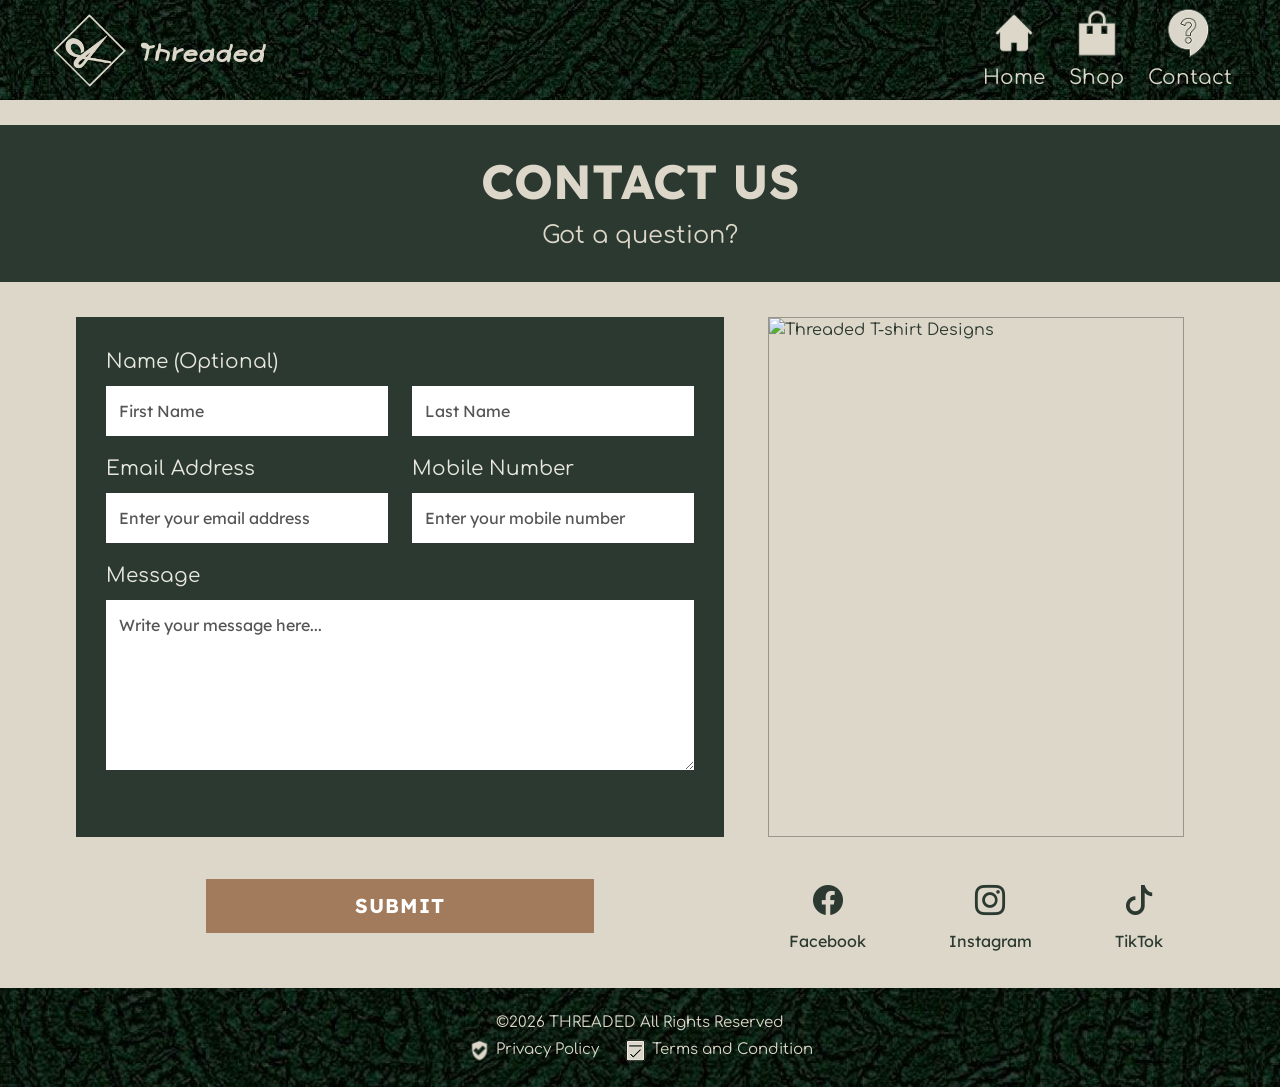
==== commit 65b6e047: "Update contact.html" ====
--- a/contact.html
+++ b/contact.html
@@ -1,4 +1,3 @@
-
 <!DOCTYPE html>
 <html lang="en">
 
@@ -579,7 +578,7 @@
 
             <div class="logo d-flex align-items-center">
 
-                <img src="img/ThreadedLogo-SimpleLight.png"
+                <img src="img/threadedlogo-simplelight.png"
                     alt="Threaded Logo"
                     class="me-2"
                     style="width: 83px; height: 83px; object-fit: contain;">
@@ -627,7 +626,7 @@
                         <a href="contact.html"
                             class="d-flex flex-column align-items-center text-decoration-none">
 
-                            <img src="img/Contact-icon-light.png"
+                            <img src="img/contact-icon-light.png"
                                 alt="Contact"
                                 class="nav-icon">
 
@@ -784,7 +783,7 @@
 
                 <div class="col-md-5">
 
-                    <img src="img/TSHIRTS%20DESIGN.png"
+                    <img src="img/tshirts%20design.png"
                         alt="Threaded T-shirt Designs"
                         class="contact-image">
 
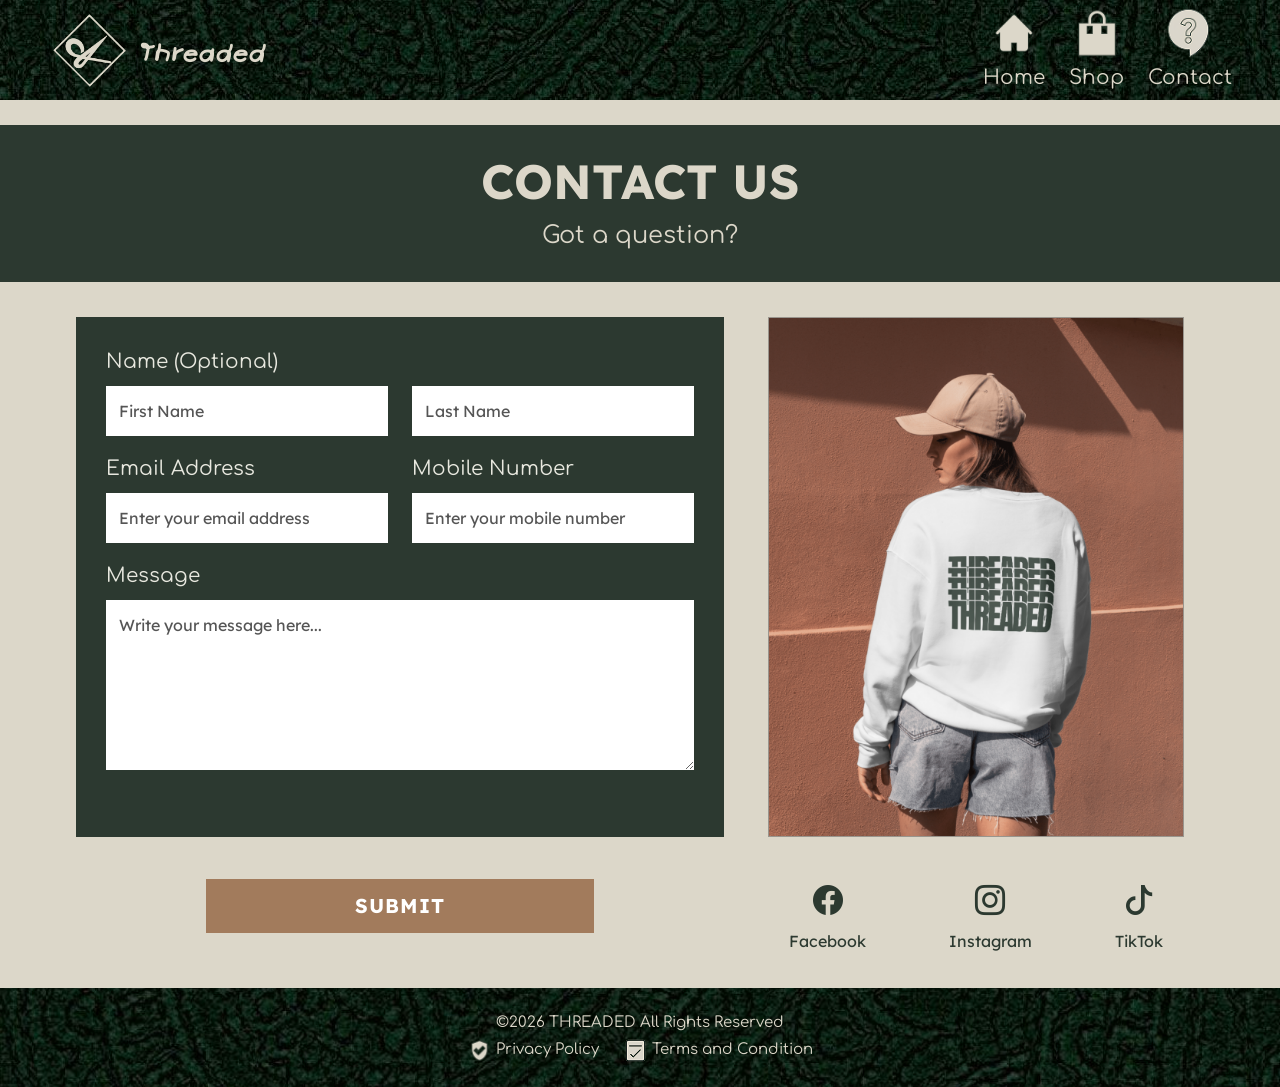
==== commit 4cd6d900: "Update contact.html" ====
--- a/contact.html
+++ b/contact.html
@@ -783,7 +783,7 @@
 
                 <div class="col-md-5">
 
-                    <img src="img/tshirts%20design.png"
+                    <img src="img/tshirts-design.png"
                         alt="Threaded T-shirt Designs"
                         class="contact-image">
 
